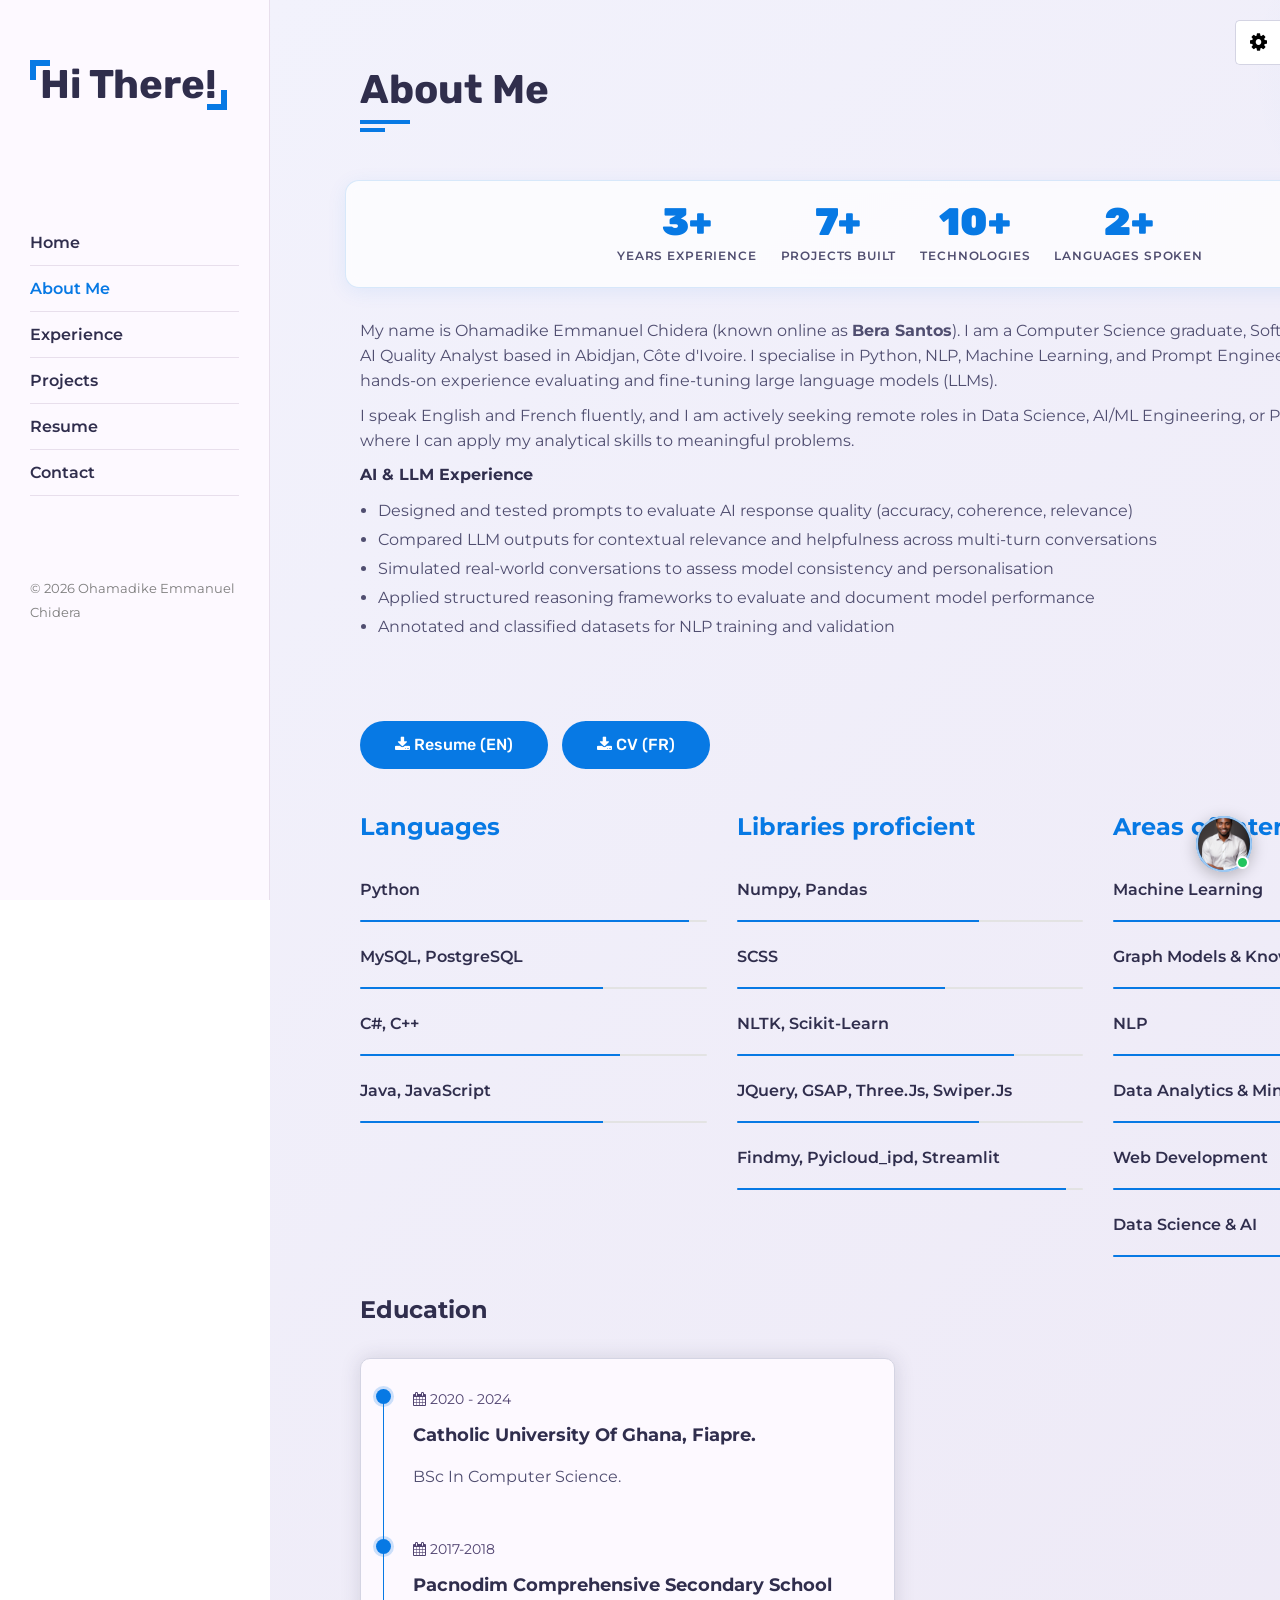
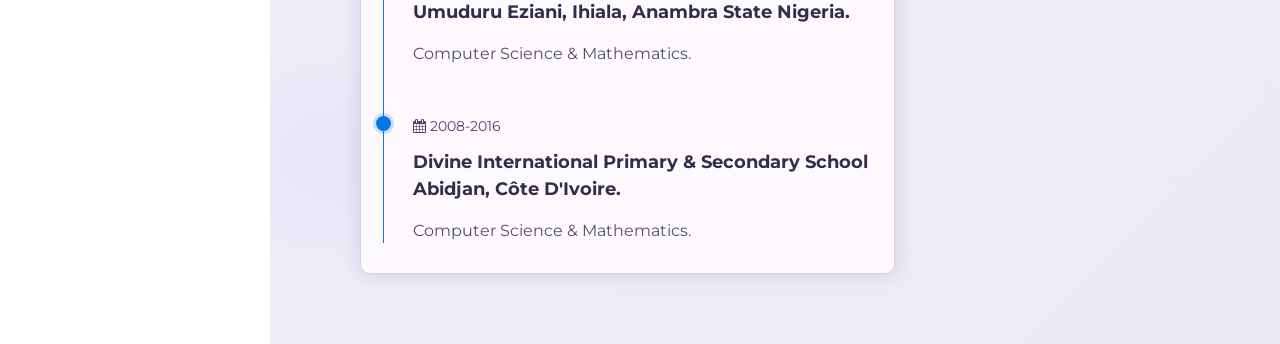
==== about.html @ ba150940 "Convert portfolio from single-page app to true multi-page website Each section (About, Experience, P" ====
<!DOCTYPE html>
<html lang="en" dir="ltr">
  <head>
    <meta charset="utf-8">
    <title>About Me — Ohamadike Chidera Emmanuel</title>
    <meta name="viewport" content="width=device-width, initial-scale=1">
    <link rel="icon" href="assets/imgs/FX.png">
    <link rel="stylesheet" href="./assets/style/style.css" type="text/css">
    <link rel="stylesheet" href="./assets/style/blue.css" type="text/css">
    <link rel="stylesheet" title="purple" class="alternate-style" href="./assets/style/purple.css" type="text/css" disabled>
    <link rel="stylesheet" title="red" class="alternate-style" href="./assets/style/red.css" type="text/css" disabled>
    <link rel="stylesheet" title="yellow" class="alternate-style" href="./assets/style/yellow.css" type="text/css" disabled>
    <link rel="stylesheet" title="green" class="alternate-style" href="./assets/style/green.css" type="text/css" disabled>
    <link rel="stylesheet" href="./assets/style/themeSwitcher.css" type="text/css">
    <link rel="stylesheet" href="https://cdnjs.cloudflare.com/ajax/libs/font-awesome/4.7.0/css/font-awesome.min.css">
  </head>
  <body>
    <div class="preloader"><div class="loader"></div></div>
    <div class="main-container">
      <div class="aside">
        <div class="nav-toggler"><span></span></div>
        <div class="aside-inner">
          <div class="logo"><a href="index.html"> Hi There!</a></div>
          <nav class="nav">
            <ul>
              <li><a href="index.html"> Home </a></li>
              <li><a href="about.html" class="active"> About Me</a></li>
              <li><a href="experience.html"> Experience </a></li>
              <li><a href="projects.html"> Projects </a></li>
              <li><a href="resume.html"> Resume </a></li>
              <li><a href="contact.html"> Contact </a></li>
            </ul>
          </nav>
          <footer><small>&copy; 2026 Ohamadike Emmanuel Chidera</small></footer>
        </div>
      </div>
      <div class="main-content">
        <section class="about section active" id="about">
          <div class="container">
            <div class="row">
              <div class="section-title padd-15">
                <h2>About Me</h2>
              </div>
            </div>
            <!-- Stats Counters -->
            <div class="row">
              <div class="about-stats padd-15">
                <div class="stat-item">
                  <div class="stat-num" data-target="3">0+</div>
                  <div class="stat-label">Years Experience</div>
                </div>
                <div class="stat-item">
                  <div class="stat-num" data-target="7">0+</div>
                  <div class="stat-label">Projects Built</div>
                </div>
                <div class="stat-item">
                  <div class="stat-num" data-target="10">0+</div>
                  <div class="stat-label">Technologies</div>
                </div>
                <div class="stat-item">
                  <div class="stat-num" data-target="2">0+</div>
                  <div class="stat-label">Languages Spoken</div>
                </div>
              </div>
            </div>
            <div class="row">
              <div class="about-content padd-15">
                <div class="row">
                  <div class="about-text padd-15">
                    <p>My name is Ohamadike Emmanuel Chidera (known online as <strong>Bera Santos</strong>). I am a Computer Science graduate, Software Developer, and AI Quality Analyst based in Abidjan, Côte d'Ivoire. I specialise in Python, NLP, Machine Learning, and Prompt Engineering, and I bring hands-on experience evaluating and fine-tuning large language models (LLMs).</p>
                    <p style="margin-top:10px;">I speak English and French fluently, and I am actively seeking remote roles in Data Science, AI/ML Engineering, or Prompt Engineering where I can apply my analytical skills to meaningful problems.</p>
                  </div>
                  <div class="about-text padd-15" style="margin-top:10px;">
                    <h4 style="font-weight:700; color:#302e4d; margin-bottom:10px;">AI &amp; LLM Experience</h4>
                    <ul style="color:#504e70; line-height:1.8; padding-left:18px;">
                      <li>Designed and tested prompts to evaluate AI response quality (accuracy, coherence, relevance)</li>
                      <li>Compared LLM outputs for contextual relevance and helpfulness across multi-turn conversations</li>
                      <li>Simulated real-world conversations to assess model consistency and personalisation</li>
                      <li>Applied structured reasoning frameworks to evaluate and document model performance</li>
                      <li>Annotated and classified datasets for NLP training and validation</li>
                    </ul>
                  </div>
                </div>
                <div class="row">
                  <div class="personal-info padd-15">
                    <div class="row">
                      <div class="buttons padd-15">
                        <a href="assets/resume/Ohamadike Chidera Emmanuel.pdf" download class="btn" style="margin-right:10px;"><i class="fa fa-download"></i> Resume (EN)</a>
                        <a href="assets/resume/Ohamadike Chidera Emmanuel FR.pdf" download class="btn"><i class="fa fa-download"></i> CV (FR)</a>
                      </div>
                    </div>
                  </div>
                  <div class="skills padd-15">
                    <div class="row">
                      <h1 class="padd-15">Languages</h1>
                      <div class="skill-item languages padd-15">
                        <h4>Python</h4>
                        <div class="progress"><div class="progress-in" style="width:95%"></div><div class="skill-percent">95%</div></div>
                      </div>
                      <div class="skill-item languages padd-15">
                        <h4>MySQL, PostgreSQL</h4>
                        <div class="progress"><div class="progress-in" style="width:70%"></div><div class="skill-percent">70%</div></div>
                      </div>
                      <div class="skill-item languages padd-15">
                        <h4>C#, C++</h4>
                        <div class="progress"><div class="progress-in" style="width:75%"></div><div class="skill-percent">75%</div></div>
                      </div>
                      <div class="skill-item languages padd-15">
                        <h4>Java, JavaScript</h4>
                        <div class="progress"><div class="progress-in" style="width:70%"></div><div class="skill-percent">70%</div></div>
                      </div>
                    </div>
                  </div>
                  <div class="skills padd-15">
                    <div class="row">
                      <h1 class="padd-15">Libraries proficient</h1>
                      <div class="skill-item IT_Constructs padd-15">
                        <h4>Numpy, Pandas</h4>
                        <div class="progress"><div class="progress-in" style="width:70%"></div><div class="skill-percent">70%</div></div>
                      </div>
                      <div class="skill-item IT_Constructs padd-15">
                        <h4>SCSS</h4>
                        <div class="progress"><div class="progress-in" style="width:60%"></div><div class="skill-percent">60%</div></div>
                      </div>
                      <div class="skill-item IT_Constructs padd-15">
                        <h4>NLTK, scikit-learn</h4>
                        <div class="progress"><div class="progress-in" style="width:80%"></div><div class="skill-percent">80%</div></div>
                      </div>
                      <div class="skill-item IT_Constructs padd-15">
                        <h4>jQuery, GSAP, Three.js, Swiper.js</h4>
                        <div class="progress"><div class="progress-in" style="width:70%"></div><div class="skill-percent">70%</div></div>
                      </div>
                      <div class="skill-item IT_Constructs padd-15">
                        <h4>findmy, pyicloud_ipd, Streamlit</h4>
                        <div class="progress"><div class="progress-in" style="width:95%"></div><div class="skill-percent">95%</div></div>
                      </div>
                    </div>
                  </div>
                  <div class="skills padd-15">
                    <div class="row">
                      <h1 class="padd-15">Areas of Interest</h1>
                      <div class="skill-item web-technologies padd-15">
                        <h4>Machine Learning</h4>
                        <div class="progress"><div class="progress-in" style="width:90%"></div><div class="skill-percent">90%</div></div>
                      </div>
                      <div class="skill-item web-technologies padd-15">
                        <h4>Graph Models &amp; Knowledge Graphs</h4>
                        <div class="progress"><div class="progress-in" style="width:80%"></div><div class="skill-percent">80%</div></div>
                      </div>
                      <div class="skill-item web-technologies padd-15">
                        <h4>NLP</h4>
                        <div class="progress"><div class="progress-in" style="width:85%"></div><div class="skill-percent">85%</div></div>
                      </div>
                      <div class="skill-item web-technologies padd-15">
                        <h4>Data Analytics &amp; Mining</h4>
                        <div class="progress"><div class="progress-in" style="width:88%"></div><div class="skill-percent">88%</div></div>
                      </div>
                      <div class="skill-item web-technologies padd-15">
                        <h4>Web Development</h4>
                        <div class="progress"><div class="progress-in" style="width:75%"></div><div class="skill-percent">75%</div></div>
                      </div>
                      <div class="skill-item web-technologies padd-15">
                        <h4>Data Science &amp; AI</h4>
                        <div class="progress"><div class="progress-in" style="width:92%"></div><div class="skill-percent">92%</div></div>
                      </div>
                    </div>
                  </div>
                </div>
                <div class="row">
                  <div class="education padd-15">
                    <h3 class="title">Education</h3>
                    <div class="timeline-box padd-15">
                      <div class="row">
                        <div class="timeline shadow-dark">
                          <div class="timeline-item">
                            <div class="circle-dot"></div>
                            <h6 class="timeline-date"><i class="fa fa-calendar"></i> 2020 - 2024</h6>
                            <h4 class="timeline-title">Catholic University of Ghana, Fiapre.</h4>
                            <p class="timeline-text">BSc In Computer Science.</p>
                          </div>
                          <div class="timeline-item">
                            <div class="circle-dot"></div>
                            <h6 class="timeline-date"><i class="fa fa-calendar"></i> 2017-2018</h6>
                            <h4 class="timeline-title">Pacnodim Comprehensive Secondary School Umuduru Eziani, Ihiala, Anambra State Nigeria.</h4>
                            <p class="timeline-text">Computer Science &amp; Mathematics.</p>
                          </div>
                          <div class="timeline-item">
                            <div class="circle-dot"></div>
                            <h6 class="timeline-date"><i class="fa fa-calendar"></i> 2008-2016</h6>
                            <h4 class="timeline-title">Divine International Primary &amp; Secondary School Abidjan, Côte d'Ivoire.</h4>
                            <p class="timeline-text">Computer Science &amp; Mathematics.</p>
                          </div>
                        </div>
                      </div>
                    </div>
                  </div>
                </div>
              </div>
            </div>
          </div>
        </section>
      </div>
    </div>

    <!-- AI Chat Widget -->
    <div class="ai-chat-widget" id="aiChatWidget">
      <div class="ai-chat-box" id="aiChatBox">
        <div class="ai-chat-header">
          <div class="ai-chat-header-info">
            <div class="ai-chat-avatar">
              <img src="assets/imgs/MyP.png" alt="Bera AI" class="ai-avatar-photo-sm">
            </div>
            <div>
              <strong>Ask Bera's AI</strong>
              <span>Powered by Claude &bull; Online</span>
            </div>
          </div>
          <button class="ai-chat-close" id="aiChatClose" aria-label="Close chat">&times;</button>
        </div>
        <div class="ai-chat-messages" id="aiChatMessages">
          <div class="ai-msg ai-msg-bot">
            <p>Hi! I'm an AI assistant that knows about Bera's skills, projects, and experience. Ask me anything!</p>
          </div>
        </div>
        <div class="ai-chat-input-area">
          <input type="text" id="aiChatInput" class="ai-chat-input" placeholder="Ask something..." autocomplete="off">
          <button class="ai-chat-send" id="aiChatSend" aria-label="Send message"><i class="fa fa-paper-plane"></i></button>
        </div>
      </div>
      <button class="ai-chat-toggle" id="aiChatToggle" aria-label="Open AI chat">
        <img src="assets/imgs/MyP.png" alt="Bera AI" class="ai-avatar-photo">
        <span class="ai-avatar-online"></span>
      </button>
    </div>

    <!-- Theme Switcher -->
    <div class="theme-switch">
      <div class="toggle-theme-switcher"><i class="fa fa-cog fa-spin"></i></div>
      <h5>Theme Switch</h5>
      <ul>
        <li><a href="javascript:void(0);" title="red" style="background-color:#e40017;" onclick="setActiveStyle('red')"></a></li>
        <li><a href="javascript:void(0);" title="blue" style="background-color:#0779e4;" onclick="setActiveStyle('blue')"></a></li>
        <li><a href="javascript:void(0);" title="green" style="background-color:#57d131;" onclick="setActiveStyle('green')"></a></li>
        <li><a href="javascript:void(0);" title="purple" style="background-color:#a100ff;" onclick="setActiveStyle('purple')"></a></li>
        <li><a href="javascript:void(0);" title="yellow" style="background-color:#ffcc00;" onclick="setActiveStyle('yellow')"></a></li>
      </ul>
      <h5>Mode Switch</h5>
      <label><input type="radio" class="mode-switch" name="body-mode" value="light" checked="true"> Light</label>
      <label><input type="radio" class="mode-switch" name="body-mode" value="dark"> Dark</label>
    </div>

    <script src="./assets/script/script.js"></script>
    <script src="./assets/script/themeSwitcher.js"></script>
  </body>
</html>
---- assets/style/style.css ----
/* Font Awesome  */
@import url("https://cdnjs.cloudflare.com/ajax/libs/font-awesome/5.15.2/css/all.min.css");

/* Google Font */
@import url('https://fonts.googleapis.com/css2?family=Montserrat:wght@400;500;600;700&display=swap');
@import url('https://fonts.googleapis.com/css2?family=Rubik:wght@500;700;900&display=swap');

/* General Style */
body{
  margin: 0;
  line-height: 1.5;
  font-size: 16px;
  font-family: 'Montserrat', sans-serif;
  font-weight: 400;
}

*{
  margin: 0;
  padding: 0;
  outline: none;
  text-decoration: none;
  box-sizing: border-box;
}

::before,::after{
  box-sizing: border-box;
}
input,textarea,select{
  font-family: 'Montserrat', sans-serif;
}
.section{
  background-color: #f2f2fc;
  min-height: 100vh;
  display: block;
  padding: 0 30px;
  position: fixed;
  left: 270px;
  top: 0;
  right: 0;
  bottom: 0;
  z-index: 0;
  overflow-y: auto;
  opacity: 1;
  -webkit-transition: all 0.3s ease;
  transition: all 0.3s ease;
}
.section.active{
  opacity: 1;
  z-index: 2;
  -webkit-animation: slideSection 1s ease;
  animation: slideSection 1s ease;
}
.section.back-section{
  z-index: 1;
}
@-webkit-keyframes slideSection {
  0%{
    -webkit-transform: translateX(100%);
    transform: translateX(100%);
  }
  100%{
    -webkit-transform: translateX(0%);
    transform: translateX(0%);
  }
}
@keyframes slideSection {
  0%{
    -webkit-transform: translateX(100%);
    transform: translateX(100%);
  }
  100%{
    -webkit-transform: translateX(0%);
    transform: translateX(0%);
  }
}
.section .container{
  padding-top: 60px;
  padding-bottom: 70px;
}
.padd-15{
  padding-left: 15px;
  padding-right: 15px;
}
.row{
  display: flex;
  display: -ms-flexbox;
  flex-wrap: wrap;
  -ms-flex-wrap: wrap;
  margin-right: -15px;
  margin-left: -15px;
  position: relative;
}
.section-title{
  -ms-flex: 0 0 100%;
  flex: 0 0 100%;
  max-width: 100%;
  margin-bottom: 60px;
}
.section-title h2{
  font-size: 40px;
  color: #302e4c;
  font-family: 'Rubik', sans-serif;
  font-weight: 700;
  margin: 0;
  position: relative;
}
.section-title h2::before{
  content: '';
  height: 4px;
  width: 50px;
  position: absolute;
  top: 100%;
  left: 0;
}
.section-title h2::after{
  content: '';
  height: 4px;
  width: 25px;
  position: absolute;
  top: 100%;
  left: 0;
  margin-top: 8px;
}

.container{
  max-width: 1100px;
  margin: auto;
  width: 100%;
}
.shadow-dark{
  -webkit-box-shadow: 0 0 20px rgba(48,46,77,0.15);
  box-shadow: 0 0 20px rgba(48,46,77,0.15);
}
.hidden{
  display: none !important;
}

.btn{
  font-size: 16px;
  font-family: 'Rubik', sans-serif;font-weight: 500;
  padding: 12px 35px;
  color: #ffffff;
  border-radius: 40px;
  transition: all 0.3s ease;
  display: inline-block;
  white-space: nowrap;
  border: none;
  cursor: pointer;
}
.btn:hover{
  -webkit-transform: scale(1.05);
  transform: scale(1.05);
}


/* Preloader */
.preloader{
  position: fixed;
  left: 0;
  top: 0;
  height: 100%;
  width: 100%;
  z-index: 150;
  display: flex;
  display: -ms-flexbox;
  align-items: center;
  justify-content: center;
  -ms-flex-align: center;
  -ms-flex-pack: center;
  -webkit-transition: all 1s ease;
  transition: all 1s ease;
}
.preloader.opacity-0{
  opacity: 0;
}



/* Aside */
.aside{
  width: 270px;
  background-color: #fdf9ff;
  position: fixed;
  height: 100%;
  left: 0;
  top: 0;
  z-index: 11;
  border-right: 1px solid #e8dfec;
  -webkit-transition: all 0.3s ease;
  transition: all 0.3s ease;
  padding: 30px;
}
.aside .aside-inner{
  position: absolute;
  width: 100%;
  height: 100%;
  left: 0;
  top: 0;
  padding: 30px;
  overflow-y: auto;
}
.aside .logo{
  padding: 30px 0;
}
.aside .logo a{
  font-size: 40px;
  color: #302e4c;
  font-family: 'Rubik', sans-serif;
  font-weight: 700;
  text-decoration: none;
  display: inline-block;
  position: relative;
  padding: 0 10px;
  line-height: 50px;
}
.aside .logo a::before{
  content: '';
  height: 20px;
  width: 20px;
  position: absolute;
  top: 0;
  left: 0;
}
.aside .logo a::after{
  content: '';
  height: 20px;
  width: 20px;
  position: absolute;
  bottom: 0;
  right: 0;
}
.aside .nav-toggler{
  height: 40px;
  width: 60px;
  border: 1px solid #d4d4e3;
  cursor: pointer;
  position: fixed;
  left: 300px;
  top: 20px;
  z-index: 11;
  border-radius: 5px;
  background-color: #fdf9ff;
   display: flex;
  align-items: center;
  display: none;
  justify-content: center;
  display: -ms-flexbox;
  -ms-flex-align: center;
  -ms-flex-pack: center;
  -webkit-transition: all 0.3s ease;
  transition: all 0.3s ease;
}
.aside .nav-toggler span{
  height: 2px;
  width: 18px;
  display: inline-block;
  position: relative;
}
.aside .nav-toggler.open span{
  background-color: transparent;
}
.aside .nav-toggler span::before{
  content: '';
  height: 2px;
  width: 18px;
  position: absolute;
  top: -6px;
  left: 0;
}
.aside .nav-toggler.open span::before{
  -webkit-transform: rotate(45deg);
  transform: rotate(45deg);
  top: 0;
}
.aside .nav-toggler span::after{
  content: '';
  height: 2px;
  width: 18px;
  position: absolute;
  top: 6px;
  left: 0;
}
.aside .nav-toggler.open span::after{
  -webkit-transform: rotate(-45deg);
  transform: rotate(-45deg);
  top: 0;
}
.nav{
  list-style: none;
  margin: 80px 0;
  padding: 0;
}
.nav li{
  display: block;
}
.nav li a{
  font-weight: 600;
  color: #302e4d;
  line-height: 45px;
  display: block;
  border-bottom: 1px solid #e8dfec;
  -webkit-transition: all 0.3s ease;
  transition: all 0.3s ease;
  text-transform: capitalize;
}
.nav li a:not(.active):hover{
  padding-left: 5px;
}
.nav li a .fa{
  margin-right: 5px;
}
footer small{
  color: #7d7d7d;
}


/* Home — dark hero with particles */
#portfolioParticles{
  position: absolute;
  top: 0; left: 0;
  width: 100%; height: 100%;
  pointer-events: none;
  z-index: 0;
}
.home{
  min-height: 100vh;
  display: flex;
  display: -ms-flexbox;
  background: #0a0e1a !important;
  position: relative;
  overflow: hidden;
}
body.dark .home{ background: #0a0e1a !important; }
.home .container{ position: relative; z-index: 1; }
.home .intro{
  text-align: center;
}
.home .intro .intro-avatar{
  height: 140px;
  width: 140px;
  border-radius: 50%;
  display: inline-block;
  border: 4px solid rgba(99,102,241,0.6);
  box-shadow: 0 0 30px rgba(99,102,241,0.3);
  margin-bottom: 10px;
}
.home .intro .intro-greeting{
  color: #a5b4fc;
  font-size: 0.9rem;
  letter-spacing: 0.1em;
  text-transform: uppercase;
  margin-bottom: 4px;
}
.home .intro h1{
  font-size: clamp(1.6rem, 4vw, 2.6rem);
  color: #ffffff;
  font-family: 'Rubik', sans-serif;
  font-weight: 700;
  margin: 8px 0 10px;
  line-height: 1.2;
}
.home .intro .intro-roles{
  font-size: 1.05rem;
  font-weight: 500;
  margin: 0 0 8px;
  line-height: 1.8;
  color: #94a3b8;
  min-height: 1.8rem;
}
.intro-typewriter{ color: #6366f1; font-weight: 700; }
.intro-cursor{ color: #6366f1; animation: introBlink 1s infinite; }
@keyframes introBlink{ 0%,100%{opacity:1} 50%{opacity:0} }
.home .intro .intro-location{
  color: #64748b;
  font-size: 0.85rem;
  margin-bottom: 18px;
}
.home .intro .intro-location .fa{ margin-right: 4px; }
.home .intro .intro-cta{
  display: flex;
  gap: 12px;
  justify-content: center;
  flex-wrap: wrap;
  margin-top: 18px;
}
.intro-btn-primary{ background: #6366f1 !important; }
.intro-btn-primary:hover{ background: #8b5cf6 !important; box-shadow: 0 6px 20px rgba(99,102,241,0.4); }
.intro-btn-secondary{
  background: transparent !important;
  border: 1.5px solid #6366f1 !important;
  color: #a5b4fc !important;
}
.intro-btn-secondary:hover{ background: #6366f1 !important; color: #fff !important; }
.home .intro p{ color: #94a3b8; }
.home .intro .social-link{
  margin-top: 20px;
}
.home .intro .social-link a{
  height: 38px;
  width: 38px;
  display: inline-block;
  text-align: center;
  line-height: 35px;
  color: #ffffff;
  border-radius: 50%;
  margin: 0 4px;
  text-decoration: none;
  transition: all 0.3s ease;
  -webkit-transition: all 0.3s ease;
}
.home .intro .social-link a:hover{
  -webkit-transform: scale(1.1);
  transform: scale(1.1);
}


/* About Section */

.about .about-content .about-text{
  flex: 0 0 100%;
  -ms-flex: 0 0 100%;
  max-width: 100%;
}
.about-text h3{
  font-size: 24px;
  margin-bottom: 15px;
  color: #e40017;
}
.about .about-content .about-text p{
  font-size: 16px;
  line-height: 25px;
  color: #504e70;
  margin: 0;
}
.about .about-content .personal-info{
  flex: 0 0 100%;
  -ms-flex: 0 0 100%;
  max-width: 100%;
  margin-top: 40px;
}
.about .about-content .personal-info .info-item{
  flex: 0 0 50%;
  -ms-flex: 0 0 50%;
  max-width: 50%;
}
.about .about-content .personal-info .info-item p{
  font-weight: 600;
  padding: 10px 0;
  font-size: 16px;
  color: #302e4d;
  border-bottom: 1px solid #e8dfec;
  margin: 0;
}
.about .about-content .personal-info .info-item p span{
  font-weight: 400;
  color: #504e70;
  margin-left: 4px;
  display: inline-block;
}
.about .about-content .personal-info .buttons{
  margin-top: 30px;
}
.about .about-content .personal-info .buttons .btn{
  margin-right: 15px;
  margin-top: 10px;
}
.about .about-content .skills{
  flex: 0 0 33.33%;
  -ms-flex: 0 0 33.33%;
  max-width: 33.33%;
  margin-top: 40px;
}
.about .about-content .skills .skill-item{
  flex: 0 0 100%;
  -ms-flex: 0 0 100%;
  max-width: 100%;
}
.about .about-content .skills h1{
  font-size: 24px;
  margin-bottom: 15px;
  font-weight: 700;
  color: #302e4d;
}
.about .about-content .skills .skill-item h4{
  line-height: 40px;
  font-weight: 600;
  padding: 10px 0;
  font-size: 16px;
  color: #302e4d;
  text-transform: capitalize;
  margin: 0;
}
.about .about-content .skills .skill-item .progress{
  background-color: #e3e3e3;
  height: 2px;
  border-radius: 4px;
  overflow: hidden;
  width: 100%;
  position: relative;
}
.about .about-content .skills .skill-item{
  margin-bottom: 5px;
}
.about .about-content .skills .skill-item .progress .progress-in{
  position: absolute;
  left: 0;
  top: 0;
  height: 100%;
}
.about .about-content .skills .skill-item .skill-percent{
  display: none;
}
.about .about-content .education{
  flex: 0 0 50%;
  -ms-flex: 0 0 50%;
  max-width: 50%;
  margin-top: 30px;
}
.about .about-content .experience{
  flex: 0 0 50%;
  -ms-flex: 0 0 50%;
  max-width: 50%;
  margin-top: 30px;
}
.about .about-content h3.title{
  font-size: 24px;
  margin-bottom: 30px;
  font-weight: 700;
  color: #302e4d;
}
.about .about-content .timeline-box{
  flex: 0 0 100%;
  -ms-flex: 0 0 100%;
  max-width: 100%;
}
.about .about-content .timeline{
  background-color: #fdf9ff;
  padding: 30px 15px;
  border: 1px solid #d4d4e3;
  border-radius: 10px;
  width: 100%;
  position: relative;
}
.about .about-content .timeline .timeline-item{
  position: relative;
  padding-left: 37px;
  padding-bottom: 50px;
}
.about .about-content .timeline .timeline-item:last-child{
  padding-bottom: 0;
}
.about .about-content .timeline .timeline-item::before{
  content: '';
  width: 1px;
  position: absolute;
  height: 100%;
  left: 7px;
  top: 0;
}
.about .about-content .timeline .timeline-date{
  font-size: 14px;
  font-weight: 400;
  margin-bottom: 12px;
  color: #504370;
}
.about .about-content .timeline .timeline-date fa{
  margin-right: 5px;
}
.about .about-content .timeline .circle-dot{
  position: absolute;
  left: 0;
  top: 0;
  height: 15px;
  width: 15px;
  left: 0px;
  border-radius: 50%;
}
.about .about-content .timeline .timeline-title{
  font-weight: 700;
  font-size: 18px;
  margin-bottom: 15px;
  text-transform: capitalize;
  color: #302e4d;
}
.about .about-content .timeline .timeline-text{
  font-size: 16px;
  line-height: 25px;
  color: #504e70;
  margin: 0;
}


/* Project Section */
.project .container{
  padding-bottom: 40px;
}
.project .project-item{
  -ms-flex: 0 0 33.33%;
  flex: 0 0 33.33%;
  max-width: 33.33%;
  display: flex;
}
.project .project-item-inner{
  border-radius: 10px;
  overflow: hidden;
  border: 1px solid #d4d4e3;
  width: 100%;
}
.project .project-item-inner .project-img{
  width: 100%;
  display: block;
}
.project .project-item-inner .project-img img{
  width: 100%;
  transition: all 0.5s ease;
  -webkit-transition: all 0.5s ease;
}
.project .project-item-inner:hover .project-img img{
  transform: scale(1.1);
  -webkit-transform: scale(1.1);
}
.project .project-item-inner .project-info{
  padding: 30px 15px;
  background-color: #fdf9ff;

}
.project .project-item-inner .project-info .project-title{
  font-size: 18px;
  font-weight: 700;
  color: #302e4d;
  text-transform: capitalize;
  margin-bottom: 10px;
}
.project .project-item-inner .project-info .project-description{
  font-size: 16px;
  line-height: 25px;
  color: #504e70;
  font-weight: 400;
  margin-bottom: 10px;
}


/* Contact Section */
.contact .contact-info-item{
  -ms-flex: 0 0 50%;
  flex: 0 0 50%;
  max-width: 50%;
  text-align: center;
  margin-bottom: 40px;
}
.contact .contact-info-item .icon{
  display: inline-block;
}
.contact .contact-info-item .icon .fa{
  font-size: 40px;
}
.contact .contact-info-item p{
  font-size: 16px;
  line-height: 25px;
  color: #504e70;
  margin: 0;
  font-weight: 400;
}
.contact-text{
  font-size: 60px;
  font-weight: 400;
  margin-top: 60px;
  margin-left: 260px;
}
.contact-btn{
  margin-left: 450px;
  margin-top: 60px;
}


/* Dark Mode */
body.dark .section{
  background-color: #151515;
}
body.dark .contact .contact-form .form-item .form-control,
body.dark .project .project-item-inner .project-info,
body.dark .about .about-content .timeline,
body.dark .aside{
  background-color: #222222;
}
body.dark .contact .contact-form .form-item .form-control,
body.dark .contact .contact-info-item p,
body.dark .project .project-item-inner .project-info .project-title,
body.dark .about .about-content .timeline .timeline-title,
body.dark .about .about-content h3.title,
body.dark .about .about-content .skills .skill-item h4,
body.dark .about .about-content .personal-info .info-item p,
body.dark .section-title h2,
body.dark .home .intro h1,
body.dark .aside .logo a,
body.dark .aside .nav li a{
  color: white;
}
body.dark .aside,
body.dark .project .project-item-inner .project-info .project-description,
body.dark .about .about-content .timeline .timeline-date,
body.dark .about .about-content .timeline .timeline-text,
body.dark .about .about-content .personal-info .info-item p span,
body.dark .about .about-content .about-text p,
body.dark .home .intro p{
  color: #e9e9e9;
}
body.dark .shadow-dark{
  box-shadow: none;
  -webkit-box-shadow: none;
}
body.dark .aside .nav li a{
  border-color:#393939;
}


/* Responsive */

@media (max-width:1199px){
  .aside .nav-toggler{
    display: flex;
    display: -ms-flexbox;
    left: 30px;
  }
  .aside .nav-toggler.open{
    left: 200px;
  }
  .aside{
    left: -270px;
  }
  .aside.open{
    left: 0px;
  }
  .section{
    left: 0;
  }
  .section.open{
    left: 270px;
  }
  .aside{
    left: -270px;
  }
  .main-content{
    padding-left: 0;
  }
  .about .about-content .personal-info .info-item p span{
    display: block;
    margin-left: 0;
  }
  .project .project-item{
    -ms-flex: 0 0 50%;
    flex: 0 0 50%;
    max-width: 50%;
  }
}
@media (max-width:815px){
  .about .about-content .skills{
    flex: 0 0 50%;
    -ms-flex: 0 0 50%;
    max-width: 50%;
    margin-top: 40px;
  }
}
@media (max-width:740px){
  .about .about-content .education{
    flex: 0 0 100%;
    -ms-flex: 0 0 100%;
    max-width: 100%;
    margin-top: 30px;
  }
  .about .about-content .experience{
    flex: 0 0 100%;
    -ms-flex: 0 0 100%;
    max-width: 100%;
    margin-top: 30px;
  }
}
@media (max-width:650px){
  .project .project-item{
    -ms-flex: 0 0 100%;
    flex: 0 0 100%;
    max-width: 100%;
    padding-bottom: 30px;
  }
}
@media (max-width:550px){
  .about .about-content .personal-info .info-item{
    flex: 0 0 100%;
    -ms-flex: 0 0 100%;
    max-width: 100%;
  }
  .about .about-content .skills{
    flex: 0 0 100%;
    -ms-flex: 0 0 100%;
    max-width: 100%;
    margin-top: 40px;
  }
  .contact .contact-info-item{
    -ms-flex: 0 0 100%;
    flex: 0 0 100%;
    max-width: 100%;
    text-align: center;
    margin-bottom: 40px;
  }
  .contact .contact-form .col-6{
    -ms-flex: 0 0 100%;
    flex: 0 0 100%;
    max-width: 100%;
  }
  .contact-text{
    font-size: 60px;
    font-weight: 400;
    margin-top: 0px;
    margin-left: 0px;
    text-align: center;
  }
  .contact-btn{
    margin-left: 80px;
    margin-top: 0px;
  }
}

/* ===== Experience Section ===== */
.experience .experience-content{
  flex: 0 0 100%;
  max-width: 100%;
}
.experience .timeline-box{
  flex: 0 0 100%;
  max-width: 100%;
}
.experience .timeline{
  background-color: #fdf9ff;
  padding: 30px 15px;
  border: 1px solid #d4d4e3;
  border-radius: 10px;
  width: 100%;
  position: relative;
}
.experience .timeline .timeline-item{
  position: relative;
  padding-left: 37px;
  padding-bottom: 50px;
}
.experience .timeline .timeline-item:last-child{
  padding-bottom: 0;
}
.experience .timeline .timeline-item::before{
  content: '';
  width: 1px;
  position: absolute;
  height: 100%;
  left: 7px;
  top: 0;
}
.experience .timeline .circle-dot{
  position: absolute;
  left: 0;
  top: 0;
  height: 15px;
  width: 15px;
  border-radius: 50%;
}
.experience .timeline .timeline-date{
  font-size: 14px;
  font-weight: 400;
  margin-bottom: 12px;
  color: #504370;
}
.experience .timeline .timeline-title{
  font-weight: 700;
  font-size: 18px;
  margin-bottom: 15px;
  text-transform: capitalize;
  color: #302e4d;
}
.experience .timeline .timeline-text{
  font-size: 16px;
  line-height: 25px;
  color: #504e70;
  margin: 0;
}

/* ===== Contact Section — full layout ===== */
.contact .contact-content{
  flex: 0 0 100%;
  max-width: 100%;
}
.contact .contact-info{
  flex: 0 0 40%;
  max-width: 40%;
  padding-right: 30px;
}
.contact .contact-form{
  flex: 0 0 60%;
  max-width: 60%;
}
.contact .contact-info-item{
  display: flex;
  align-items: flex-start;
  gap: 16px;
  margin-bottom: 28px;
  flex: 0 0 100% !important;
  max-width: 100% !important;
  text-align: left;
}
.contact .contact-info-icon{
  width: 46px;
  height: 46px;
  border-radius: 50%;
  background: var(--skin-color, #0779e4);
  display: flex;
  align-items: center;
  justify-content: center;
  flex-shrink: 0;
}
.contact .contact-info-icon .fa{
  font-size: 18px;
  color: #fff;
}
.contact .contact-info-text h4{
  font-size: 15px;
  font-weight: 700;
  color: #302e4d;
  margin-bottom: 4px;
}
.contact .contact-info-text p,
.contact .contact-info-text p a{
  font-size: 14px;
  color: #504e70;
  line-height: 1.5;
}
.contact .contact-info-text p a:hover{
  text-decoration: underline;
}
.contact .contact-form .form-item{
  flex: 0 0 50%;
  max-width: 50%;
}
.contact .contact-form .form-item.col-12{
  flex: 0 0 100%;
  max-width: 100%;
}
.contact .contact-form .form-group{
  margin-bottom: 0;
}
.contact .contact-form .form-control{
  width: 100%;
  border: 1px solid #d4d4e3;
  border-radius: 6px;
  background: #fdf9ff;
  padding: 10px 16px;
  font-size: 15px;
  color: #302e4d;
  font-family: inherit;
  transition: border-color 0.2s;
}
.contact .contact-form .form-control:focus{
  border-color: var(--skin-color, #0779e4);
  outline: none;
}
.contact .contact-form textarea.form-control{
  resize: vertical;
  min-height: 120px;
}

/* Dark mode — experience & contact additions */
body.dark .experience .timeline,
body.dark .contact .contact-form .form-control{
  background-color: #222222;
  border-color: #333;
}
body.dark .experience .timeline .timeline-title,
body.dark .contact .contact-info-text h4{
  color: #ffffff;
}
body.dark .experience .timeline .timeline-text,
body.dark .experience .timeline .timeline-date,
body.dark .contact .contact-info-text p,
body.dark .contact .contact-info-text p a{
  color: #e9e9e9;
}
body.dark .contact .contact-form .form-control{
  color: #ffffff;
}

@media (max-width: 768px){
  .contact .contact-info,
  .contact .contact-form{
    flex: 0 0 100%;
    max-width: 100%;
    padding-right: 0;
    margin-bottom: 30px;
  }
  .contact .contact-form .form-item{
    flex: 0 0 100%;
    max-width: 100%;
  }
}

/* ===== AI Chat Widget ===== */
.ai-chat-widget{
  position: fixed;
  bottom: 28px;
  right: 28px;
  z-index: 9999;
  display: flex;
  flex-direction: column;
  align-items: flex-end;
  gap: 12px;
}
.ai-chat-toggle{
  width: 56px;
  height: 56px;
  border-radius: 50%;
  background: var(--skin-color, #0779e4);
  border: none;
  cursor: pointer;
  display: flex;
  align-items: center;
  justify-content: center;
  box-shadow: 0 4px 16px rgba(0,0,0,0.25);
  transition: transform 0.2s, background 0.2s;
  flex-shrink: 0;
}
.ai-chat-toggle:hover{ transform: scale(1.08); }
.ai-chat-toggle .fa{ color: #fff; font-size: 22px; }

.ai-chat-box{
  width: 340px;
  max-height: 480px;
  background: #fff;
  border-radius: 16px;
  box-shadow: 0 8px 32px rgba(0,0,0,0.18);
  display: flex;
  flex-direction: column;
  overflow: hidden;
  transform-origin: bottom right;
  transition: transform 0.25s, opacity 0.25s;
}
/* .hidden conflicts with display:none !important — use .ai-chat-hidden for animated toggle */
.ai-chat-box.ai-chat-hidden{
  transform: scale(0.85);
  opacity: 0;
  pointer-events: none;
}

.ai-chat-header{
  background: var(--skin-color, #0779e4);
  padding: 14px 16px;
  display: flex;
  align-items: center;
  justify-content: space-between;
}
.ai-chat-header-info{
  display: flex;
  align-items: center;
  gap: 10px;
  color: #fff;
}
.ai-chat-avatar{
  width: 36px;
  height: 36px;
  border-radius: 50%;
  background: rgba(255,255,255,0.25);
  display: flex;
  align-items: center;
  justify-content: center;
}
.ai-chat-avatar .fa{ color: #fff; font-size: 16px; }
.ai-chat-header-info strong{ display: block; font-size: 14px; }
.ai-chat-header-info span{ font-size: 11px; opacity: 0.8; }

.ai-chat-close{
  background: none;
  border: none;
  color: #fff;
  font-size: 22px;
  cursor: pointer;
  line-height: 1;
  padding: 0 4px;
  opacity: 0.85;
  transition: opacity 0.15s;
}
.ai-chat-close:hover{ opacity: 1; }

.ai-chat-messages{
  flex: 1;
  overflow-y: auto;
  padding: 14px 14px 8px;
  display: flex;
  flex-direction: column;
  gap: 10px;
}
.ai-msg{ max-width: 88%; }
.ai-msg p{
  margin: 0;
  font-size: 13.5px;
  line-height: 1.55;
  padding: 10px 13px;
  border-radius: 12px;
}
.ai-msg-bot p{
  background: #f0f0f8;
  color: #302e4d;
  border-bottom-left-radius: 4px;
}
.ai-msg-user{
  align-self: flex-end;
}
.ai-msg-user p{
  background: var(--skin-color, #0779e4);
  color: #fff;
  border-bottom-right-radius: 4px;
}
.ai-msg-typing p{
  background: #f0f0f8;
  color: #888;
  font-style: italic;
}

.ai-chat-input-area{
  display: flex;
  align-items: center;
  padding: 10px 12px;
  border-top: 1px solid #e8e8e8;
  gap: 8px;
}
.ai-chat-input{
  flex: 1;
  border: 1px solid #ddd;
  border-radius: 20px;
  padding: 8px 14px;
  font-size: 13.5px;
  font-family: inherit;
  outline: none;
  transition: border-color 0.2s;
  background: #fafafa;
  color: #302e4d;
}
.ai-chat-input:focus{ border-color: var(--skin-color, #0779e4); }
.ai-chat-send{
  width: 36px;
  height: 36px;
  border-radius: 50%;
  background: var(--skin-color, #0779e4);
  border: none;
  cursor: pointer;
  display: flex;
  align-items: center;
  justify-content: center;
  transition: background 0.2s;
  flex-shrink: 0;
}
.ai-chat-send:hover{ opacity: 0.85; }
.ai-chat-send .fa{ color: #fff; font-size: 14px; }

body.dark .ai-chat-box{ background: #222; }
body.dark .ai-chat-messages{ background: #222; }
body.dark .ai-msg-bot p{ background: #333; color: #e9e9e9; }
body.dark .ai-chat-input-area{ border-color: #333; }
body.dark .ai-chat-input{ background: #333; color: #fff; border-color: #444; }

@media (max-width: 420px){
  .ai-chat-widget{ bottom: 16px; right: 16px; }
  .ai-chat-box{ width: calc(100vw - 32px); }
}

/* ===== AI Avatar Photo ===== */
.ai-chat-toggle{
  padding: 0;
  overflow: visible;
  position: relative;
}
.ai-avatar-photo{
  width: 100%;
  height: 100%;
  object-fit: cover;
  border-radius: 50%;
  display: block;
  border: 2px solid rgba(255,255,255,0.6);
}
.ai-avatar-online{
  position: absolute;
  bottom: 3px;
  right: 3px;
  width: 13px;
  height: 13px;
  background: #22c55e;
  border: 2px solid #fff;
  border-radius: 50%;
  animation: pulse-online 2.4s infinite;
  pointer-events: none;
}
@keyframes pulse-online{
  0%,100%{ transform: scale(1); box-shadow: 0 0 0 0 rgba(34,197,94,0.5); }
  60%{ transform: scale(1.15); box-shadow: 0 0 0 5px rgba(34,197,94,0); }
}
.ai-chat-avatar{
  overflow: hidden;
}
.ai-avatar-photo-sm{
  width: 100%;
  height: 100%;
  object-fit: cover;
  border-radius: 50%;
  display: block;
}

/* ===== Resume Section ===== */
.resume-section .resume-lang-bar{
  flex: 0 0 100%;
  max-width: 100%;
  display: flex;
  gap: 12px;
  margin-bottom: 8px;
}
.resume-lang-btn{
  opacity: 0.55;
  font-size: 14px !important;
  padding: 9px 22px !important;
  transition: opacity 0.2s, transform 0.2s;
}
.resume-lang-btn.resume-lang-active{
  opacity: 1;
}
.resume-section .resume-dl-bar{
  flex: 0 0 100%;
  max-width: 100%;
  margin-bottom: 22px;
}
.resume-section .resume-preview-wrap{
  flex: 0 0 100%;
  max-width: 100%;
}
.resume-iframe{
  width: 100%;
  height: 78vh;
  min-height: 480px;
  border: 1px solid #d4d4e3;
  border-radius: 10px;
  display: block;
  background: #fff;
}
body.dark .resume-iframe{
  border-color: #333;
  background: #222;
}

/* ===== Dual CV buttons in home intro ===== */
.intro-cv-group{
  display: flex;
  gap: 8px;
  flex-wrap: wrap;
  justify-content: center;
}

/* ===== Chat open animation on entry ===== */
@keyframes chatEntrance{
  from{ transform: scale(0.82); opacity: 0; }
  to{ transform: scale(1); opacity: 1; }
}
.ai-chat-box.chat-entering{
  animation: chatEntrance 0.25s ease forwards;
}

/* ============================================================
   SECTION VISUAL ENHANCEMENTS — blended from Home page energy
   ============================================================ */

/* Subtle gradient backgrounds per section */
.about   { background: linear-gradient(135deg,#f2f2fc 0%,#ede8f5 100%) !important; position: relative; overflow: hidden; }
.experience{ background: linear-gradient(135deg,#f2f2fc 0%,#f5f0fd 100%) !important; position: relative; overflow: hidden; }
.project { background: linear-gradient(135deg,#f2f2fc 0%,#eef4ff 100%) !important; position: relative; }
.resume-section{ background: linear-gradient(135deg,#f2f2fc 0%,#edf6ff 100%) !important; position: relative; overflow: hidden; }
.contact { background: linear-gradient(135deg,#f2f2fc 0%,#eef8f2 100%) !important; position: relative; overflow: hidden; }

/* Floating gradient orbs — About */
.about::before{
  content:''; position:absolute; border-radius:50%; pointer-events:none; z-index:0;
  width:380px; height:380px;
  background:radial-gradient(circle,rgba(7,121,228,0.07) 0%,transparent 70%);
  top:-120px; right:-80px;
  animation: floatOrb 18s ease-in-out infinite;
}
.about::after{
  content:''; position:absolute; border-radius:50%; pointer-events:none; z-index:0;
  width:260px; height:260px;
  background:radial-gradient(circle,rgba(139,92,246,0.06) 0%,transparent 70%);
  bottom:60px; left:-80px;
  animation: floatOrb 22s ease-in-out infinite reverse;
}

/* Floating gradient orbs — Experience */
.experience::before{
  content:''; position:absolute; border-radius:50%; pointer-events:none; z-index:0;
  width:300px; height:300px;
  background:radial-gradient(circle,rgba(139,92,246,0.07) 0%,transparent 70%);
  top:40px; right:-60px;
  animation: floatOrb 20s ease-in-out infinite;
}
.experience::after{
  content:''; position:absolute; border-radius:50%; pointer-events:none; z-index:0;
  width:220px; height:220px;
  background:radial-gradient(circle,rgba(7,121,228,0.06) 0%,transparent 70%);
  bottom:80px; left:-50px;
  animation: floatOrb 25s ease-in-out infinite reverse;
}

/* Floating gradient orbs — Contact */
.contact::before{
  content:''; position:absolute; border-radius:50%; pointer-events:none; z-index:0;
  width:320px; height:320px;
  background:radial-gradient(circle,rgba(87,209,49,0.07) 0%,transparent 70%);
  top:20px; right:-70px;
  animation: floatOrb 20s ease-in-out infinite;
}
.contact::after{
  content:''; position:absolute; border-radius:50%; pointer-events:none; z-index:0;
  width:240px; height:240px;
  background:radial-gradient(circle,rgba(7,121,228,0.07) 0%,transparent 70%);
  bottom:60px; left:-60px;
  animation: floatOrb 24s ease-in-out infinite reverse;
}

/* Resume section orb */
.resume-section::before{
  content:''; position:absolute; border-radius:50%; pointer-events:none; z-index:0;
  width:350px; height:350px;
  background:radial-gradient(circle,rgba(7,121,228,0.07) 0%,transparent 70%);
  top:-80px; left:-80px;
  animation: floatOrb 19s ease-in-out infinite;
}
.resume-section::after{
  content:''; position:absolute; border-radius:50%; pointer-events:none; z-index:0;
  width:200px; height:200px;
  background:radial-gradient(circle,rgba(139,92,246,0.06) 0%,transparent 70%);
  bottom:40px; right:-40px;
  animation: floatOrb 26s ease-in-out infinite reverse;
}

@keyframes floatOrb{
  0%,100%{ transform:translate(0,0) scale(1); }
  33%{ transform:translate(25px,-35px) scale(1.06); }
  66%{ transform:translate(-18px,22px) scale(0.94); }
}

/* Ensure content sits above orbs */
.about .container,
.experience .container,
.project .container,
.resume-section .container,
.contact .container{ position:relative; z-index:1; }

/* Projects section — tech grid dots background */
.project{
  background-image: radial-gradient(rgba(7,121,228,0.07) 1px, transparent 1px) !important;
  background-size: 26px 26px !important;
}

/* ===== Stats Counters — About Section ===== */
.about-stats{
  flex:0 0 100%; max-width:100%;
  display:flex; justify-content:center; gap:24px; flex-wrap:wrap;
  margin-bottom:30px;
  padding:22px 20px;
  background:rgba(255,255,255,0.7);
  border-radius:14px;
  border:1px solid rgba(7,121,228,0.15);
  backdrop-filter:blur(6px);
  box-shadow:0 4px 20px rgba(7,121,228,0.08);
}
.stat-item{ text-align:center; min-width:100px; }
.stat-num{
  font-size:2.4rem; font-weight:900;
  font-family:'Rubik',sans-serif;
  color:var(--skin-color,#0779e4);
  line-height:1; margin-bottom:6px;
  transition:all 0.3s ease;
}
.stat-label{
  font-size:12px; color:#504e70;
  font-weight:600; text-transform:uppercase;
  letter-spacing:0.07em;
}
body.dark .about-stats{
  background:rgba(34,34,34,0.8);
  border-color:rgba(99,102,241,0.2);
}
body.dark .stat-label{ color:#b0aec8; }

/* ===== Animated Skill Bars ===== */
.progress-in{
  transition: width 1.3s cubic-bezier(0.4,0,0.2,1) !important;
}

/* ===== Project Card — enhanced hover glow ===== */
.project .project-item-inner{
  transition: box-shadow 0.3s ease, transform 0.3s ease;
}
.project .project-item-inner:hover{
  box-shadow: 0 0 0 2px var(--skin-color,#0779e4),
              0 12px 35px rgba(7,121,228,0.2) !important;
  transform: translateY(-4px);
}

/* ===== Section content fade-in on enter ===== */
@keyframes fadeSlideUp{
  from{ opacity:0; transform:translateY(28px); }
  to{   opacity:1; transform:translateY(0); }
}
.section.active .section-title{
  animation: fadeSlideUp 0.55s ease both;
}
.about.active .about-stats{
  animation: fadeSlideUp 0.55s 0.1s ease both;
}
.experience.active .timeline-item:nth-child(1){ animation: fadeSlideUp 0.5s 0.05s ease both; }
.experience.active .timeline-item:nth-child(2){ animation: fadeSlideUp 0.5s 0.2s  ease both; }
.project.active .project-item:nth-child(1){ animation: fadeSlideUp 0.45s 0.05s ease both; }
.project.active .project-item:nth-child(2){ animation: fadeSlideUp 0.45s 0.12s ease both; }
.project.active .project-item:nth-child(3){ animation: fadeSlideUp 0.45s 0.19s ease both; }
.project.active .project-item:nth-child(4){ animation: fadeSlideUp 0.45s 0.26s ease both; }
.project.active .project-item:nth-child(5){ animation: fadeSlideUp 0.45s 0.33s ease both; }
.project.active .project-item:nth-child(6){ animation: fadeSlideUp 0.45s 0.40s ease both; }
.project.active .project-item:nth-child(7){ animation: fadeSlideUp 0.45s 0.47s ease both; }

/* ===== Contact — enhanced form inputs ===== */
.contact .contact-form .form-control:focus{
  box-shadow: 0 0 0 3px rgba(7,121,228,0.15);
  border-color: var(--skin-color,#0779e4);
}
.contact .contact-form .btn:hover{
  box-shadow: 0 6px 20px rgba(7,121,228,0.35);
}

/* ===== DUAL CV Layout — Resume Section ===== */
.resume-dual-wrap{
  flex:0 0 100%; max-width:100%;
  display:flex; gap:22px; align-items:flex-start;
}
.resume-cv-col{ flex:1; min-width:0; }
.resume-cv-header{
  display:flex; align-items:center; justify-content:space-between;
  margin-bottom:12px; padding:12px 16px;
  background:rgba(255,255,255,0.85);
  border-radius:10px; border:1px solid rgba(7,121,228,0.15);
  backdrop-filter:blur(6px);
}
.resume-cv-label{
  display:flex; align-items:center; gap:10px;
}
.resume-cv-badge{
  background:var(--skin-color,#0779e4); color:#fff;
  padding:3px 12px; border-radius:20px;
  font-size:12px; font-weight:700; letter-spacing:0.05em;
}
.resume-cv-badge-fr{ background:#e40017; }
.resume-cv-label strong{
  font-size:15px; color:#302e4d; font-weight:700;
}
.resume-cv-dl-btn{
  font-size:13px !important; padding:8px 18px !important;
}
/* Replace old single-iframe styles */
.resume-iframe{
  width:100%; height:74vh; min-height:440px;
  border:1px solid #d4d4e3; border-radius:10px;
  display:block; background:#fff;
}
body.dark .resume-cv-header{
  background:rgba(34,34,34,0.85); border-color:#333;
}
body.dark .resume-cv-label strong{ color:#fff; }
body.dark .resume-iframe{ border-color:#333; background:#222; }
@media(max-width:900px){
  .resume-dual-wrap{ flex-direction:column; }
  .resume-iframe{ height:60vh; min-height:360px; }
}

/* ===== Experience timeline — coloured left line ===== */
.experience .timeline .timeline-item::before,
.about .about-content .timeline .timeline-item::before{
  background: linear-gradient(to bottom, var(--skin-color,#0779e4), transparent);
}
.experience .timeline .circle-dot,
.about .about-content .timeline .circle-dot{
  box-shadow: 0 0 0 3px rgba(7,121,228,0.2);
}

/* ===== Preloader colour ===== */
.preloader{ background:#0a0e1a; }
.loader{
  width:46px; height:46px;
  border:4px solid rgba(99,102,241,0.2);
  border-top-color:#6366f1;
  border-radius:50%;
  animation: spin 0.8s linear infinite;
}
@keyframes spin{ to{ transform:rotate(360deg); } }

/* ===== Projects page — dark canvas background ===== */
#projectsParticles{
  position: absolute;
  top: 0; left: 0;
  width: 100%; height: 100%;
  pointer-events: none;
  z-index: 0;
}
.project.dark-bg{
  background: #0a0e1a !important;
  background-image: none !important;
  overflow: hidden;
}
.project.dark-bg .section-title h2{ color: #e2e8f0; }
.project.dark-bg .project-item-inner{
  border-color: rgba(52,211,153,0.18);
  background: transparent;
}
.project.dark-bg .project-item-inner .project-info{
  background: rgba(10,18,34,0.92);
}
.project.dark-bg .project-item-inner .project-title{ color: #e2e8f0; }
.project.dark-bg .project-item-inner .project-description{ color: #94a3b8; }
.project.dark-bg .project-item-inner:hover{
  box-shadow: 0 0 0 2px rgba(34,197,94,0.55),
              0 12px 35px rgba(34,197,94,0.18) !important;
  transform: translateY(-4px);
}
.project.dark-bg .btn{ background: #22c55e; }
.project.dark-bg .btn:hover{ background: #16a34a !important; }
---- assets/style/blue.css ----
.aside .logo a::before{
    border-top: 6px solid #0779e4;
    border-left: 6px solid #0779e4;
  }
  .aside .logo a::after{
    border-right: 6px solid #0779e4;
    border-bottom: 6px solid #0779e4;
  }
  body.dark .aside .nav li a:hover,
  body.dark .aside .nav li a.active,
  .aside .nav li a:hover,
  .aside .nav li a.active{
    color: #0779e4;
  }
  .about .about-content .skills .skill-item .progress .progress-in,
  .about .about-content .timeline .timeline-item::before,
  .about .about-content .timeline .circle-dot,
  .btn,
  .section-title h2::before,
  .section-title h2::after,
  .home .intro .social-link a,
  .aside .nav-toggler span,
  .aside .nav-toggler span::before,
  .aside .nav-toggler span::after{
    background-color: #0779e4;
  }
  .contact-text,
  .contact .contact-info-item .icon .fa,
  .about .about-content .skills h1,
  .timeline-text span,
  .about .about-content .about-text h3 span{
    color: #0779e4;
  }
---- assets/style/purple.css ----
.aside .logo a::before{
    border-top: 4px solid #a100ff;
    border-left: 4px solid #a100ff;
  }
  .aside .logo a::after{
    border-right: 4px solid #a100ff;
    border-bottom: 4px solid #a100ff;
  }
  body.dark .aside .nav li a:hover,
  body.dark .aside .nav li a.active,
  .aside .nav li a:hover,
  .aside .nav li a.active{
    color: #a100ff;
  }
  .about .about-content .skills .skill-item .progress .progress-in,
  .about .about-content .timeline .timeline-item::before,
  .about .about-content .timeline .circle-dot,
  .btn,
  .section-title h2::before,
  .section-title h2::after,
  .home .intro .social-link a,
  .aside .nav-toggler span,
  .aside .nav-toggler span::before,
  .aside .nav-toggler span::after{
    background-color: #a100ff;
  }
  .contact-text,
  .contact .contact-info-item .icon .fa,
  .about .about-content .skills h1,
  .timeline-text span,
  .about .about-content .about-text h3 span{
    color: #a100ff;
  }
---- assets/style/red.css ----
.aside .logo a::before{
    border-top: 4px solid #e40017;
    border-left: 4px solid #e40017;
  }
  .aside .logo a::after{
    border-right: 4px solid #e40017;
    border-bottom: 4px solid #e40017;
  }
  body.dark .aside .nav li a:hover,
  body.dark .aside .nav li a.active,
  .aside .nav li a:hover,
  .aside .nav li a.active{
    color: #e40017;
  }
  .about .about-content .skills .skill-item .progress .progress-in,
  .about .about-content .timeline .timeline-item::before,
  .about .about-content .timeline .circle-dot,
  .btn,
  .section-title h2::before,
  .section-title h2::after,
  .home .intro .social-link a,
  .aside .nav-toggler span,
  .aside .nav-toggler span::before,
  .aside .nav-toggler span::after{
    background-color: #e40017;
  }
  .contact-text,
  .contact .contact-info-item .icon .fa,
  .about .about-content .skills h1,
  .timeline-text span,
  .about .about-content .about-text h3 span{
    color: #e40017;
  }
---- assets/style/yellow.css ----
.aside .logo a::before{
    border-top: 4px solid #ffcc00;
    border-left: 4px solid #ffcc00;
  }
  .aside .logo a::after{
    border-right: 4px solid #ffcc00;
    border-bottom: 4px solid #ffcc00;
  }
  body.dark .aside .nav li a:hover,
  body.dark .aside .nav li a.active,
  .aside .nav li a:hover,
  .aside .nav li a.active{
    color: #ffcc00;
  }
  .about .about-content .skills .skill-item .progress .progress-in,
  .about .about-content .timeline .timeline-item::before,
  .about .about-content .timeline .circle-dot,
  .btn,
  .section-title h2::before,
  .section-title h2::after,
  .home .intro .social-link a,
  .aside .nav-toggler span,
  .aside .nav-toggler span::before,
  .aside .nav-toggler span::after{
    background-color: #ffcc00;
  }
  .contact-text,
  .contact .contact-info-item .icon .fa,
  .about .about-content .skills h1,
  .timeline-text span,
  .about .about-content .about-text h3 span{
    color: #ffcc00;
  }
---- assets/style/green.css ----
.aside .logo a::before{
    border-top: 4px solid #57d131;
    border-left: 4px solid #57d131;
  }
  .aside .logo a::after{
    border-right: 4px solid #57d131;
    border-bottom: 4px solid #57d131;
  }
  body.dark .aside .nav li a:hover,
  body.dark .aside .nav li a.active,
  .aside .nav li a:hover,
  .aside .nav li a.active{
    color: #57d131;
  }
  .about .about-content .skills .skill-item .progress .progress-in,
  .about .about-content .timeline .timeline-item::before,
  .about .about-content .timeline .circle-dot,
  .btn,
  .section-title h2::before,
  .section-title h2::after,
  .home .intro .social-link a,
  .aside .nav-toggler span,
  .aside .nav-toggler span::before,
  .aside .nav-toggler span::after{
    background-color: #57d131;
  }
  .contact-text,
  .contact .contact-info-item .icon .fa,
  .about .about-content .skills h1,
  .timeline-text span,
  .about .about-content .about-text h3 span{
    color: #57d131;
  }
---- assets/style/themeSwitcher.css ----
.theme-switch{
    position: fixed;
    top: 20px;
    right: 0;
    z-index: 11;
    background-color: #ffffff;
    padding: 15px;
    border: 1px solid #d4d4e3;
    border-right: none;
    border-radius: 0 0 0 5px;
    -webkit-transform: translateX(100%);
    transform: translateX(100%);
    -webkit-transition: all 0.3s ease;
    transition: all 0.3s ease;
  }
  .theme-switch.open{
    -webkit-transform: translateX(0%);
    transform: translateX(0%);
  }
  .theme-switch h5{
    font-size: 16px;
    margin-top: 0;
    color: #302e4d;
    margin-bottom: 8px;
    padding-bottom: 5px;
    border-bottom: 1px solid #e8dfec;
  }
  .theme-switch ul{
    margin: 0;
    list-style-type: none;
    padding: 0;
    display: block;
    margin-bottom: 5px;
  }
  .theme-switch ul li{
    display: inline-block;
  }
  .theme-switch ul li a{
    width: 30px;
    height: 30px;
    display: block;
    border-radius: 50%;
    cursor: pointer;
    text-decoration: none;
    margin-right: 2px;
  }
  .theme-switch .toggle-theme-switcher{
    position: absolute;
    height: 45px;
    width: 45px;
    background-color: #ffffff;
    left: -46px;
    top: -1px;
    border: 1px solid #d4d4e3;
    border-right: none;
    text-align: center;
    cursor: pointer;
    border-radius: 5px 0 0 5px;
  }
  .theme-switch .toggle-theme-switcher .fa{
    font-size: 20px;
    line-height: 43px;
  }
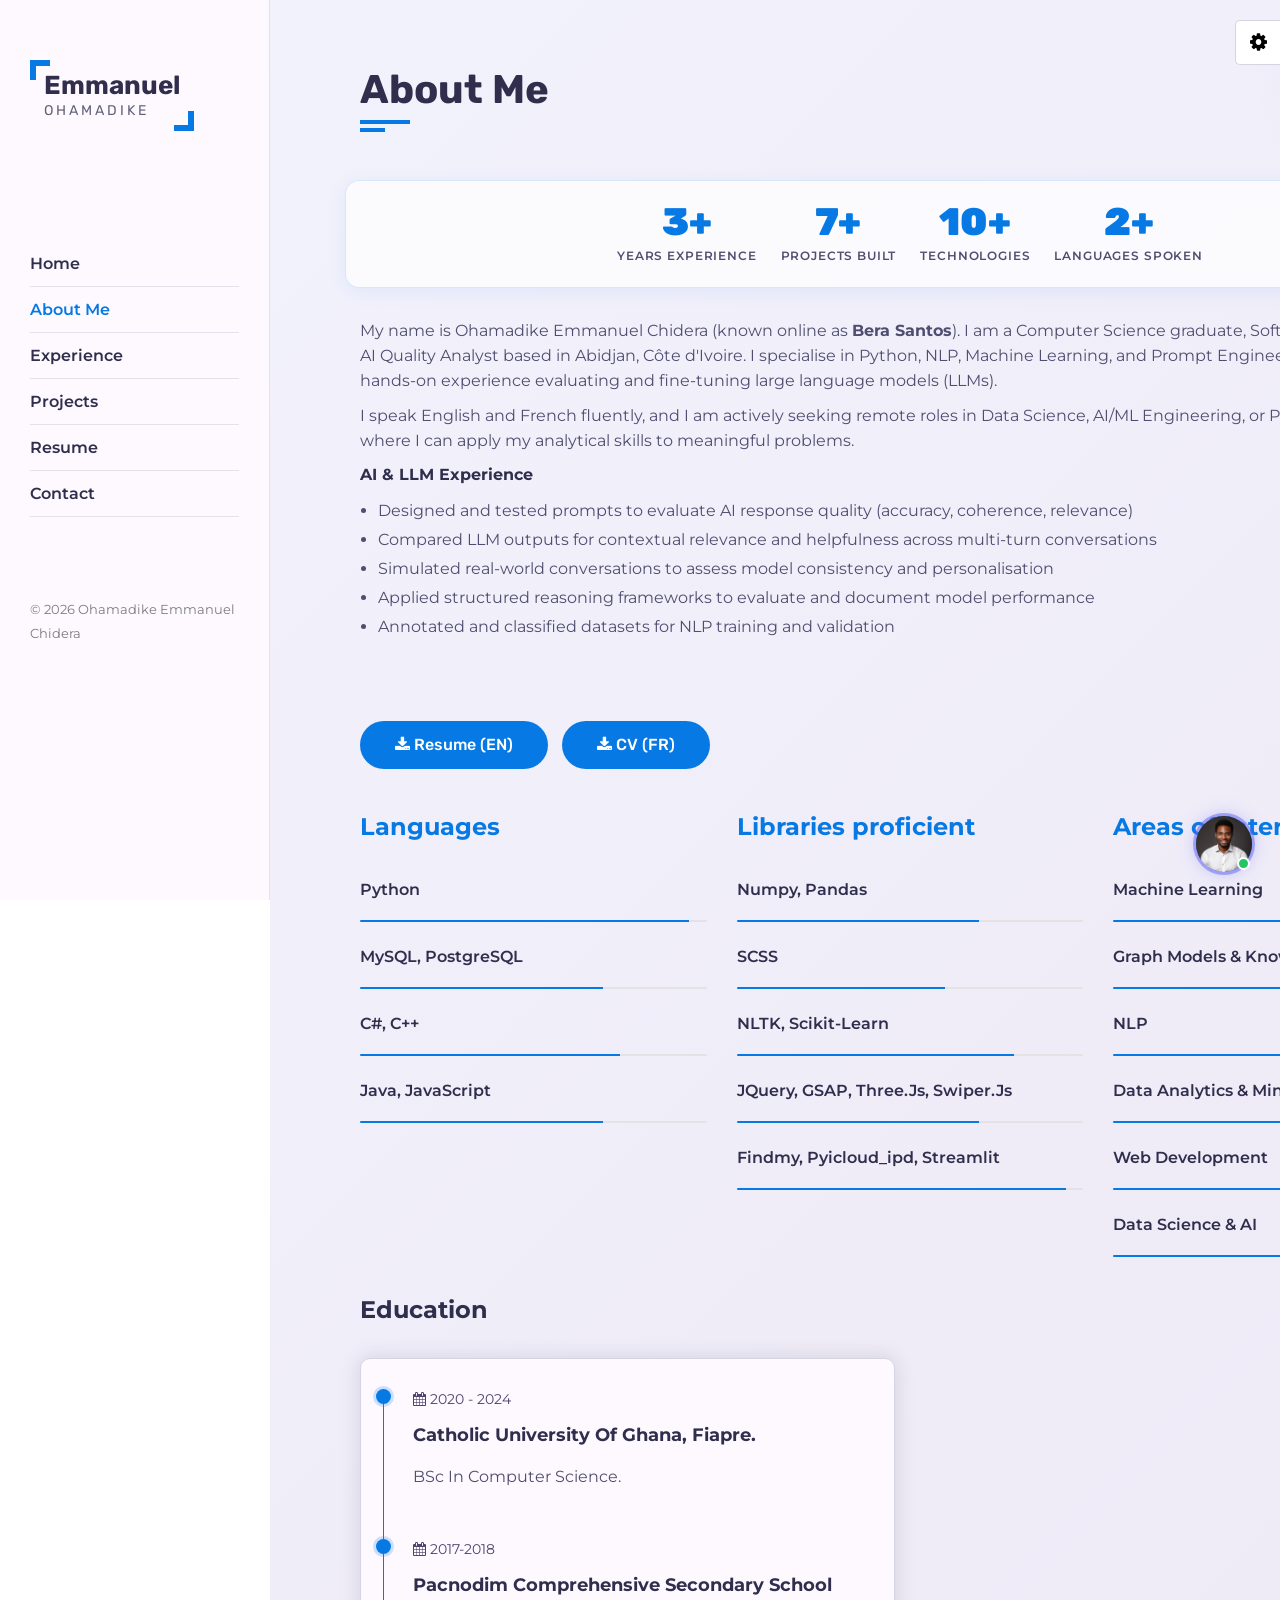
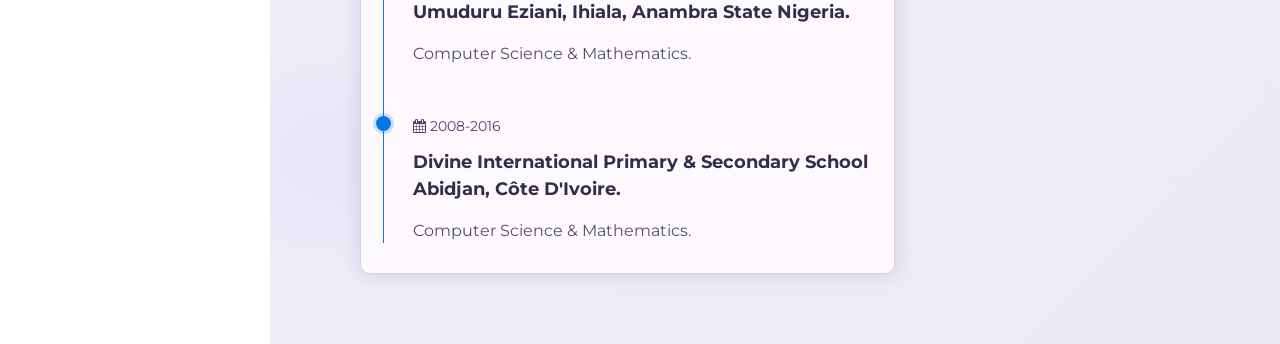
==== commit 1a431954: "Update sidebar wordmark and favicon with new Bera Creative Studio branding" ====
--- a/about.html
+++ b/about.html
@@ -4,7 +4,7 @@
     <meta charset="utf-8">
     <title>About Me — Ohamadike Chidera Emmanuel</title>
     <meta name="viewport" content="width=device-width, initial-scale=1">
-    <link rel="icon" href="assets/imgs/FX.png">
+    <link rel="icon" href="assets/imgs/favicon.png">
     <link rel="stylesheet" href="./assets/style/style.css" type="text/css">
     <link rel="stylesheet" href="./assets/style/blue.css" type="text/css">
     <link rel="stylesheet" title="purple" class="alternate-style" href="./assets/style/purple.css" type="text/css" disabled>
@@ -20,7 +20,7 @@
       <div class="aside">
         <div class="nav-toggler"><span></span></div>
         <div class="aside-inner">
-          <div class="logo"><a href="index.html"> Hi There!</a></div>
+          <div class="logo"><a href="index.html"><span class="first-name">Emmanuel</span><span class="last-name">Ohamadike</span></a></div>
           <nav class="nav">
             <ul>
               <li><a href="index.html"> Home </a></li>
--- a/assets/style/style.css
+++ b/assets/style/style.css
@@ -203,15 +203,26 @@
   padding: 30px 0;
 }
 .aside .logo a{
-  font-size: 40px;
   color: #302e4c;
   font-family: 'Rubik', sans-serif;
+  text-decoration: none;
+  display: inline-flex;
+  flex-direction: column;
+  position: relative;
+  padding: 10px 14px;
+}
+.aside .logo a .first-name{
+  font-size: 26px;
   font-weight: 700;
-  text-decoration: none;
-  display: inline-block;
-  position: relative;
-  padding: 0 10px;
-  line-height: 50px;
+  line-height: 1.2;
+}
+.aside .logo a .last-name{
+  font-size: 14px;
+  font-weight: 400;
+  letter-spacing: 3px;
+  text-transform: uppercase;
+  opacity: 0.75;
+  line-height: 1.4;
 }
 .aside .logo a::before{
   content: '';
@@ -336,13 +347,22 @@
   text-align: center;
 }
 .home .intro .intro-avatar{
-  height: 140px;
-  width: 140px;
+  height: 150px;
+  width: 150px;
   border-radius: 50%;
   display: inline-block;
-  border: 4px solid rgba(99,102,241,0.6);
-  box-shadow: 0 0 30px rgba(99,102,241,0.3);
-  margin-bottom: 10px;
+  object-fit: cover;
+  border: 3px solid transparent;
+  background-clip: padding-box;
+  outline: 3px solid rgba(99,102,241,0.7);
+  outline-offset: 4px;
+  box-shadow: 0 0 0 8px rgba(99,102,241,0.12), 0 0 40px rgba(99,102,241,0.35);
+  margin-bottom: 14px;
+  animation: avatar-glow 3s ease-in-out infinite;
+}
+@keyframes avatar-glow{
+  0%,100%{ box-shadow: 0 0 0 8px rgba(99,102,241,0.12), 0 0 40px rgba(99,102,241,0.35); }
+  50%{     box-shadow: 0 0 0 10px rgba(99,102,241,0.2), 0 0 60px rgba(99,102,241,0.5); }
 }
 .home .intro .intro-greeting{
   color: #a5b4fc;
@@ -1171,19 +1191,25 @@
   padding: 0;
   overflow: visible;
   position: relative;
+  box-shadow: 0 0 0 3px rgba(99,102,241,0.5), 0 0 18px rgba(99,102,241,0.4) !important;
+  animation: chat-btn-glow 3s ease-in-out infinite;
+}
+@keyframes chat-btn-glow{
+  0%,100%{ box-shadow: 0 0 0 3px rgba(99,102,241,0.5), 0 0 18px rgba(99,102,241,0.3); }
+  50%{     box-shadow: 0 0 0 4px rgba(99,102,241,0.8), 0 0 28px rgba(99,102,241,0.55); }
 }
 .ai-avatar-photo{
   width: 100%;
   height: 100%;
   object-fit: cover;
+  object-position: center top;
   border-radius: 50%;
   display: block;
-  border: 2px solid rgba(255,255,255,0.6);
 }
 .ai-avatar-online{
   position: absolute;
-  bottom: 3px;
-  right: 3px;
+  bottom: 2px;
+  right: 2px;
   width: 13px;
   height: 13px;
   background: #22c55e;
@@ -1197,12 +1223,18 @@
   60%{ transform: scale(1.15); box-shadow: 0 0 0 5px rgba(34,197,94,0); }
 }
 .ai-chat-avatar{
+  width: 36px;
+  height: 36px;
+  border-radius: 50%;
   overflow: hidden;
+  border: 2px solid rgba(99,102,241,0.6);
+  flex-shrink: 0;
 }
 .ai-avatar-photo-sm{
   width: 100%;
   height: 100%;
   object-fit: cover;
+  object-position: center top;
   border-radius: 50%;
   display: block;
 }
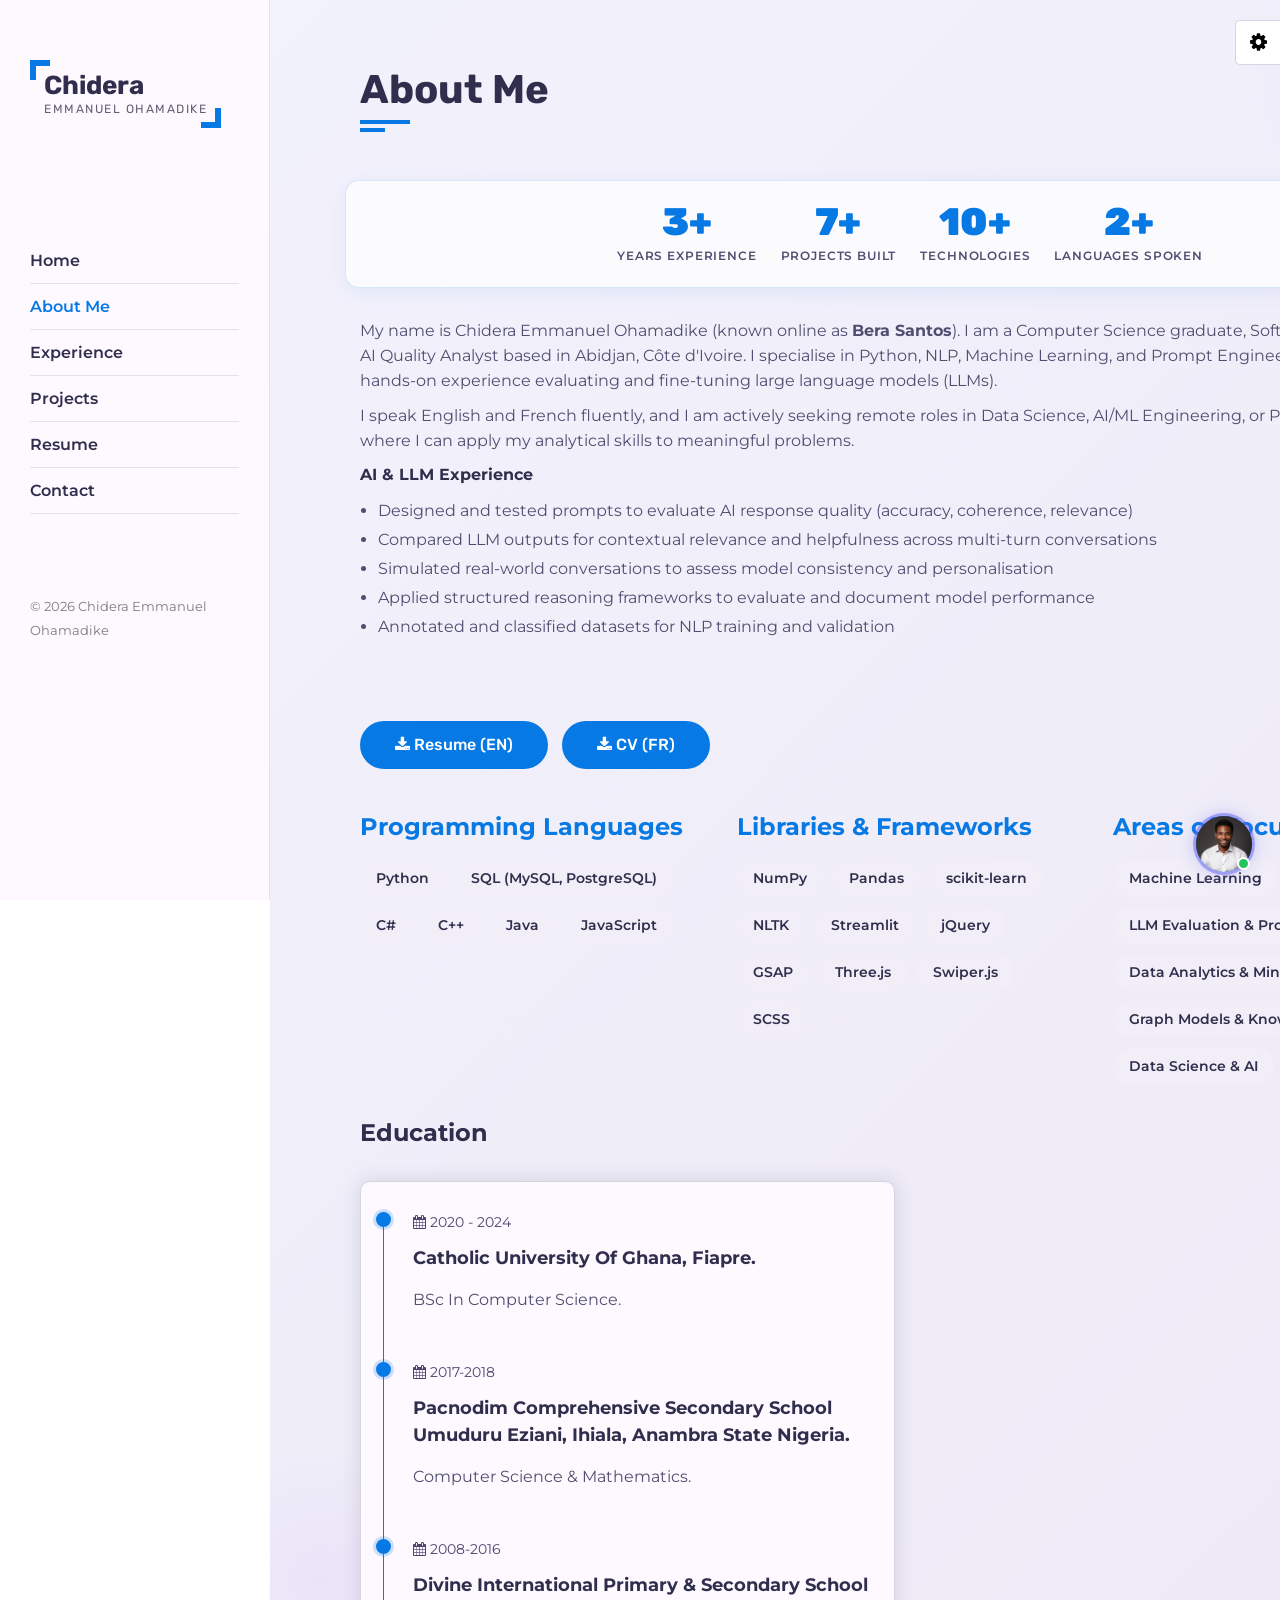
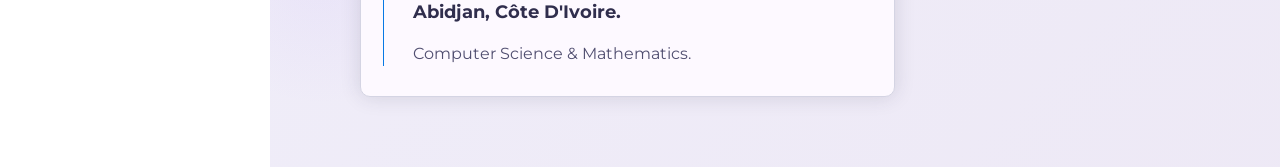
==== commit becf7315: "Standardize name to Chidera Emmanuel Ohamadike and replace skill percentage bars with tag chips" ====
--- a/about.html
+++ b/about.html
@@ -2,7 +2,7 @@
 <html lang="en" dir="ltr">
   <head>
     <meta charset="utf-8">
-    <title>About Me — Ohamadike Chidera Emmanuel</title>
+    <title>About Me — Chidera Emmanuel Ohamadike</title>
     <meta name="viewport" content="width=device-width, initial-scale=1">
     <link rel="icon" href="assets/imgs/favicon.png">
     <link rel="stylesheet" href="./assets/style/style.css" type="text/css">
@@ -20,7 +20,7 @@
       <div class="aside">
         <div class="nav-toggler"><span></span></div>
         <div class="aside-inner">
-          <div class="logo"><a href="index.html"><span class="first-name">Emmanuel</span><span class="last-name">Ohamadike</span></a></div>
+          <div class="logo"><a href="index.html"><span class="first-name">Chidera</span><span class="last-name">Emmanuel Ohamadike</span></a></div>
           <nav class="nav">
             <ul>
               <li><a href="index.html"> Home </a></li>
@@ -31,7 +31,7 @@
               <li><a href="contact.html"> Contact </a></li>
             </ul>
           </nav>
-          <footer><small>&copy; 2026 Ohamadike Emmanuel Chidera</small></footer>
+          <footer><small>&copy; 2026 Chidera Emmanuel Ohamadike</small></footer>
         </div>
       </div>
       <div class="main-content">
@@ -67,7 +67,7 @@
               <div class="about-content padd-15">
                 <div class="row">
                   <div class="about-text padd-15">
-                    <p>My name is Ohamadike Emmanuel Chidera (known online as <strong>Bera Santos</strong>). I am a Computer Science graduate, Software Developer, and AI Quality Analyst based in Abidjan, Côte d'Ivoire. I specialise in Python, NLP, Machine Learning, and Prompt Engineering, and I bring hands-on experience evaluating and fine-tuning large language models (LLMs).</p>
+                    <p>My name is Chidera Emmanuel Ohamadike (known online as <strong>Bera Santos</strong>). I am a Computer Science graduate, Software Developer, and AI Quality Analyst based in Abidjan, Côte d'Ivoire. I specialise in Python, NLP, Machine Learning, and Prompt Engineering, and I bring hands-on experience evaluating and fine-tuning large language models (LLMs).</p>
                     <p style="margin-top:10px;">I speak English and French fluently, and I am actively seeking remote roles in Data Science, AI/ML Engineering, or Prompt Engineering where I can apply my analytical skills to meaningful problems.</p>
                   </div>
                   <div class="about-text padd-15" style="margin-top:10px;">
@@ -92,76 +92,45 @@
                   </div>
                   <div class="skills padd-15">
                     <div class="row">
-                      <h1 class="padd-15">Languages</h1>
-                      <div class="skill-item languages padd-15">
-                        <h4>Python</h4>
-                        <div class="progress"><div class="progress-in" style="width:95%"></div><div class="skill-percent">95%</div></div>
-                      </div>
-                      <div class="skill-item languages padd-15">
-                        <h4>MySQL, PostgreSQL</h4>
-                        <div class="progress"><div class="progress-in" style="width:70%"></div><div class="skill-percent">70%</div></div>
-                      </div>
-                      <div class="skill-item languages padd-15">
-                        <h4>C#, C++</h4>
-                        <div class="progress"><div class="progress-in" style="width:75%"></div><div class="skill-percent">75%</div></div>
-                      </div>
-                      <div class="skill-item languages padd-15">
-                        <h4>Java, JavaScript</h4>
-                        <div class="progress"><div class="progress-in" style="width:70%"></div><div class="skill-percent">70%</div></div>
+                      <h1 class="padd-15">Programming Languages</h1>
+                      <div class="skill-tags padd-15">
+                        <span class="skill-tag">Python</span>
+                        <span class="skill-tag">SQL (MySQL, PostgreSQL)</span>
+                        <span class="skill-tag">C#</span>
+                        <span class="skill-tag">C++</span>
+                        <span class="skill-tag">Java</span>
+                        <span class="skill-tag">JavaScript</span>
                       </div>
                     </div>
                   </div>
                   <div class="skills padd-15">
                     <div class="row">
-                      <h1 class="padd-15">Libraries proficient</h1>
-                      <div class="skill-item IT_Constructs padd-15">
-                        <h4>Numpy, Pandas</h4>
-                        <div class="progress"><div class="progress-in" style="width:70%"></div><div class="skill-percent">70%</div></div>
-                      </div>
-                      <div class="skill-item IT_Constructs padd-15">
-                        <h4>SCSS</h4>
-                        <div class="progress"><div class="progress-in" style="width:60%"></div><div class="skill-percent">60%</div></div>
-                      </div>
-                      <div class="skill-item IT_Constructs padd-15">
-                        <h4>NLTK, scikit-learn</h4>
-                        <div class="progress"><div class="progress-in" style="width:80%"></div><div class="skill-percent">80%</div></div>
-                      </div>
-                      <div class="skill-item IT_Constructs padd-15">
-                        <h4>jQuery, GSAP, Three.js, Swiper.js</h4>
-                        <div class="progress"><div class="progress-in" style="width:70%"></div><div class="skill-percent">70%</div></div>
-                      </div>
-                      <div class="skill-item IT_Constructs padd-15">
-                        <h4>findmy, pyicloud_ipd, Streamlit</h4>
-                        <div class="progress"><div class="progress-in" style="width:95%"></div><div class="skill-percent">95%</div></div>
+                      <h1 class="padd-15">Libraries &amp; Frameworks</h1>
+                      <div class="skill-tags padd-15">
+                        <span class="skill-tag">NumPy</span>
+                        <span class="skill-tag">Pandas</span>
+                        <span class="skill-tag">scikit-learn</span>
+                        <span class="skill-tag">NLTK</span>
+                        <span class="skill-tag">Streamlit</span>
+                        <span class="skill-tag">jQuery</span>
+                        <span class="skill-tag">GSAP</span>
+                        <span class="skill-tag">Three.js</span>
+                        <span class="skill-tag">Swiper.js</span>
+                        <span class="skill-tag">SCSS</span>
                       </div>
                     </div>
                   </div>
                   <div class="skills padd-15">
                     <div class="row">
-                      <h1 class="padd-15">Areas of Interest</h1>
-                      <div class="skill-item web-technologies padd-15">
-                        <h4>Machine Learning</h4>
-                        <div class="progress"><div class="progress-in" style="width:90%"></div><div class="skill-percent">90%</div></div>
-                      </div>
-                      <div class="skill-item web-technologies padd-15">
-                        <h4>Graph Models &amp; Knowledge Graphs</h4>
-                        <div class="progress"><div class="progress-in" style="width:80%"></div><div class="skill-percent">80%</div></div>
-                      </div>
-                      <div class="skill-item web-technologies padd-15">
-                        <h4>NLP</h4>
-                        <div class="progress"><div class="progress-in" style="width:85%"></div><div class="skill-percent">85%</div></div>
-                      </div>
-                      <div class="skill-item web-technologies padd-15">
-                        <h4>Data Analytics &amp; Mining</h4>
-                        <div class="progress"><div class="progress-in" style="width:88%"></div><div class="skill-percent">88%</div></div>
-                      </div>
-                      <div class="skill-item web-technologies padd-15">
-                        <h4>Web Development</h4>
-                        <div class="progress"><div class="progress-in" style="width:75%"></div><div class="skill-percent">75%</div></div>
-                      </div>
-                      <div class="skill-item web-technologies padd-15">
-                        <h4>Data Science &amp; AI</h4>
-                        <div class="progress"><div class="progress-in" style="width:92%"></div><div class="skill-percent">92%</div></div>
+                      <h1 class="padd-15">Areas of Focus</h1>
+                      <div class="skill-tags padd-15">
+                        <span class="skill-tag">Machine Learning</span>
+                        <span class="skill-tag">NLP</span>
+                        <span class="skill-tag">LLM Evaluation &amp; Prompt Engineering</span>
+                        <span class="skill-tag">Data Analytics &amp; Mining</span>
+                        <span class="skill-tag">Graph Models &amp; Knowledge Graphs</span>
+                        <span class="skill-tag">Data Science &amp; AI</span>
+                        <span class="skill-tag">Web Development</span>
                       </div>
                     </div>
                   </div>
--- a/assets/style/style.css
+++ b/assets/style/style.css
@@ -217,12 +217,13 @@
   line-height: 1.2;
 }
 .aside .logo a .last-name{
-  font-size: 14px;
+  font-size: 12px;
   font-weight: 400;
-  letter-spacing: 3px;
+  letter-spacing: 1.5px;
   text-transform: uppercase;
   opacity: 0.75;
   line-height: 1.4;
+  white-space: nowrap;
 }
 .aside .logo a::before{
   content: '';
@@ -501,34 +502,23 @@
   font-weight: 700;
   color: #302e4d;
 }
-.about .about-content .skills .skill-item h4{
-  line-height: 40px;
+.about .about-content .skills .skill-tags{
+  display: flex;
+  flex-wrap: wrap;
+  gap: 10px;
+}
+.about .about-content .skills .skill-tag{
+  display: inline-block;
+  background-color: #f1eef7;
+  color: #302e4d;
+  padding: 8px 16px;
+  border-radius: 20px;
+  font-size: 14px;
   font-weight: 600;
-  padding: 10px 0;
-  font-size: 16px;
-  color: #302e4d;
-  text-transform: capitalize;
-  margin: 0;
-}
-.about .about-content .skills .skill-item .progress{
-  background-color: #e3e3e3;
-  height: 2px;
-  border-radius: 4px;
-  overflow: hidden;
-  width: 100%;
-  position: relative;
-}
-.about .about-content .skills .skill-item{
-  margin-bottom: 5px;
-}
-.about .about-content .skills .skill-item .progress .progress-in{
-  position: absolute;
-  left: 0;
-  top: 0;
-  height: 100%;
-}
-.about .about-content .skills .skill-item .skill-percent{
-  display: none;
+}
+body.dark .about .about-content .skills .skill-tag{
+  background-color: rgba(255,255,255,0.08);
+  color: #fff;
 }
 .about .about-content .education{
   flex: 0 0 50%;
@@ -708,7 +698,6 @@
 body.dark .project .project-item-inner .project-info .project-title,
 body.dark .about .about-content .timeline .timeline-title,
 body.dark .about .about-content h3.title,
-body.dark .about .about-content .skills .skill-item h4,
 body.dark .about .about-content .personal-info .info-item p,
 body.dark .section-title h2,
 body.dark .home .intro h1,
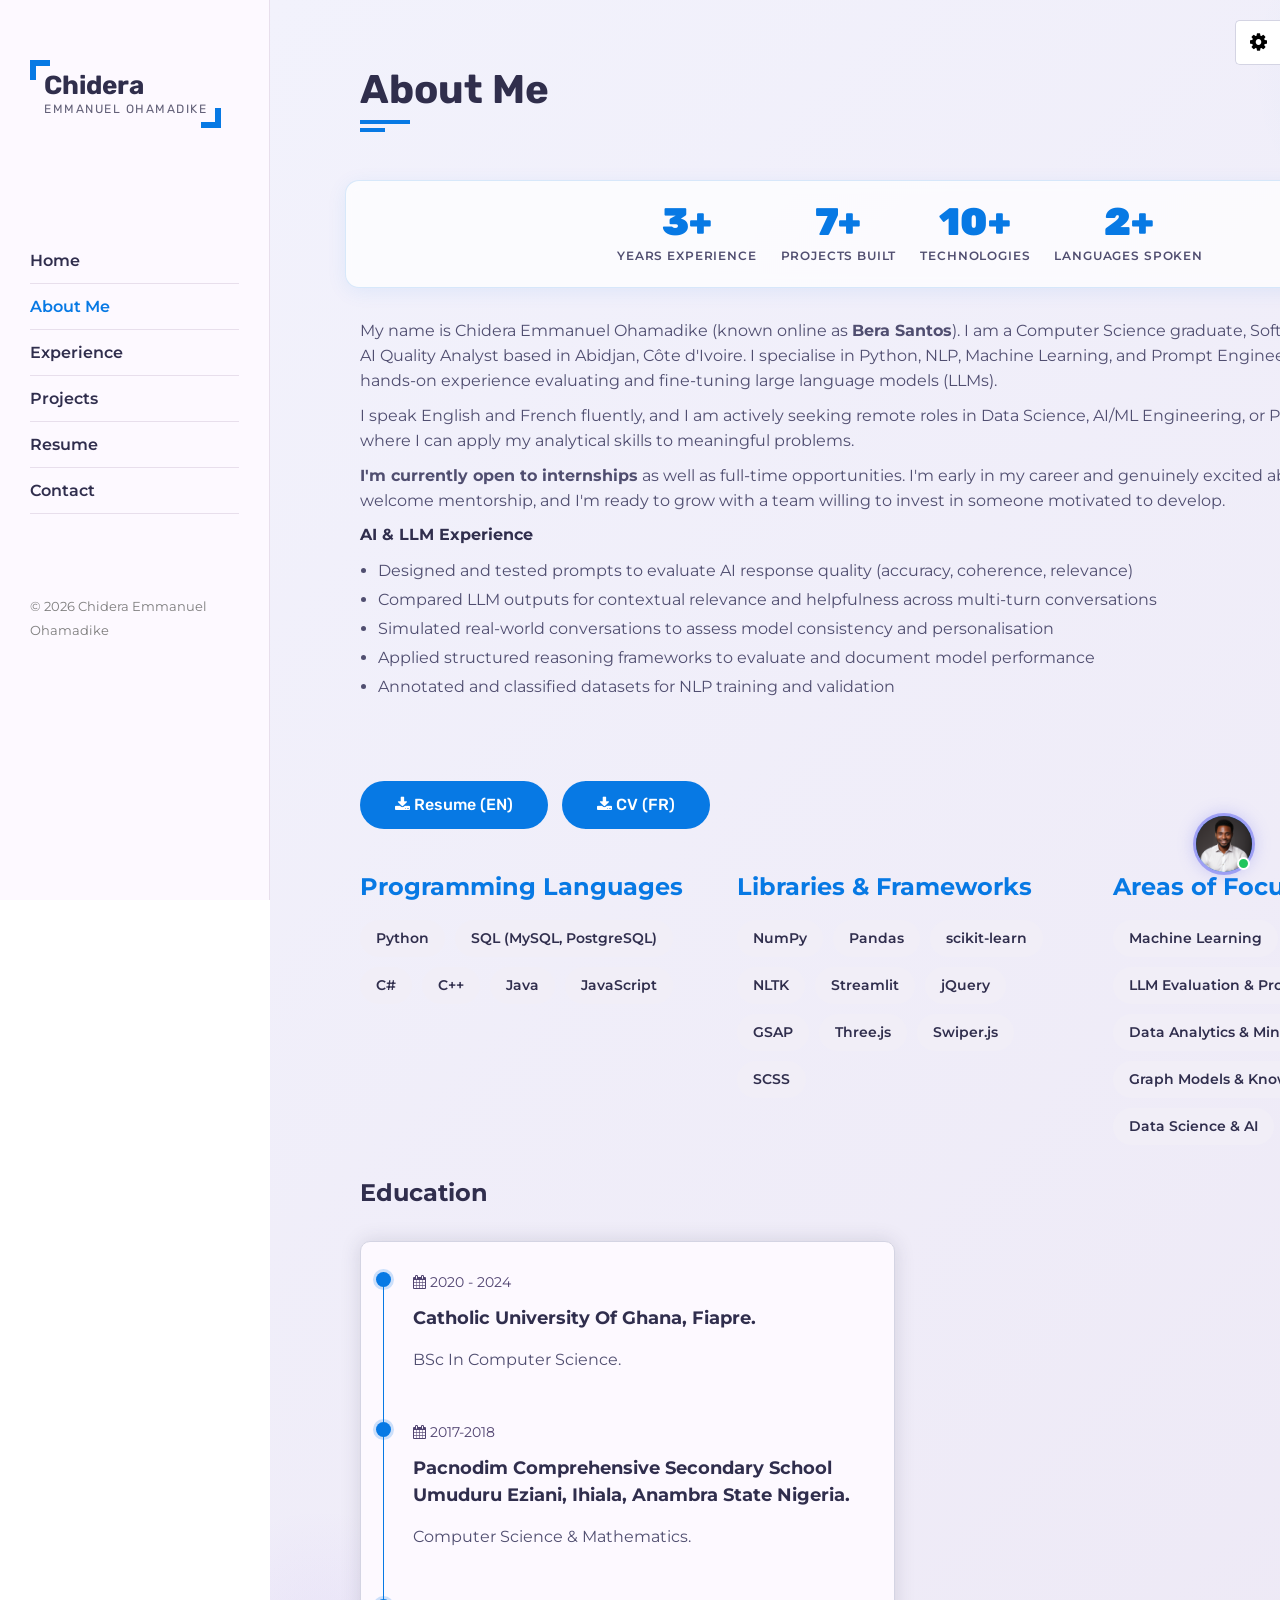
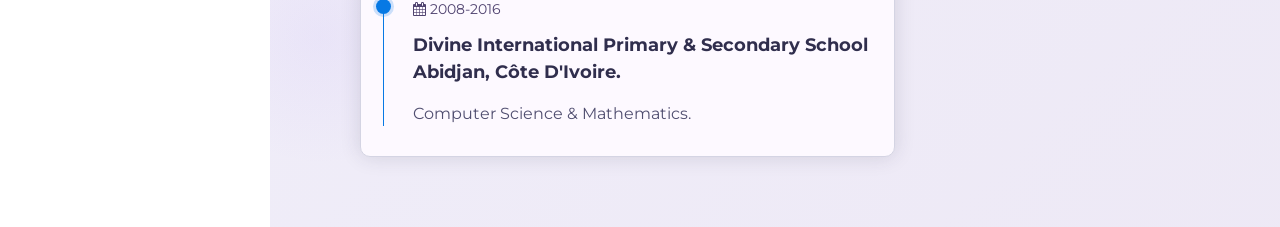
==== commit dad9ab4f: "Add Universal Self-Learning Chatbot project card; state internship availability Portfolio card for t" ====
--- a/about.html
+++ b/about.html
@@ -69,6 +69,7 @@
                   <div class="about-text padd-15">
                     <p>My name is Chidera Emmanuel Ohamadike (known online as <strong>Bera Santos</strong>). I am a Computer Science graduate, Software Developer, and AI Quality Analyst based in Abidjan, Côte d'Ivoire. I specialise in Python, NLP, Machine Learning, and Prompt Engineering, and I bring hands-on experience evaluating and fine-tuning large language models (LLMs).</p>
                     <p style="margin-top:10px;">I speak English and French fluently, and I am actively seeking remote roles in Data Science, AI/ML Engineering, or Prompt Engineering where I can apply my analytical skills to meaningful problems.</p>
+                    <p style="margin-top:10px;"><strong>I'm currently open to internships</strong> as well as full-time opportunities. I'm early in my career and genuinely excited about it &mdash; I learn fast, welcome mentorship, and I'm ready to grow with a team willing to invest in someone motivated to develop.</p>
                   </div>
                   <div class="about-text padd-15" style="margin-top:10px;">
                     <h4 style="font-weight:700; color:#302e4d; margin-bottom:10px;">AI &amp; LLM Experience</h4>
--- a/assets/style/style.css
+++ b/assets/style/style.css
@@ -629,6 +629,32 @@
   transform: scale(1.1);
   -webkit-transform: scale(1.1);
 }
+.project-img-placeholder{
+  aspect-ratio: 16 / 10;
+  display: flex;
+  align-items: flex-end;
+  justify-content: flex-start;
+  padding: 14px;
+  transition: transform 0.5s ease;
+}
+.project .project-item-inner:hover .project-img-placeholder{
+  transform: scale(1.1);
+}
+.project-img-placeholder .placeholder-label{
+  color: #fff;
+  font-weight: 700;
+  font-size: 15px;
+  text-shadow: 0 1px 4px rgba(0,0,0,0.4);
+}
+.placeholder-tetris{
+  background: linear-gradient(160deg, #1a1a2e 0%, #0f3460 55%, #533483 100%);
+}
+.placeholder-ocean{
+  background: linear-gradient(160deg, #0a3d62 0%, #1e6091 55%, #4fb0c6 100%);
+}
+.placeholder-chatbot{
+  background: linear-gradient(160deg, #134e4a 0%, #0f766e 55%, #2dd4bf 100%);
+}
 .project .project-item-inner .project-info{
   padding: 30px 15px;
   background-color: #fdf9ff;
@@ -912,6 +938,21 @@
   flex: 0 0 100% !important;
   max-width: 100% !important;
   text-align: left;
+  color: inherit;
+  text-decoration: none;
+  border-radius: 8px;
+  padding: 8px;
+  margin-left: -8px;
+  transition: background-color 0.2s ease;
+}
+a.contact-info-item{
+  cursor: pointer;
+}
+a.contact-info-item:hover{
+  background-color: rgba(7, 121, 228, 0.06);
+}
+a.contact-info-item:hover .contact-info-text h4{
+  text-decoration: underline;
 }
 .contact .contact-info-icon{
   width: 46px;
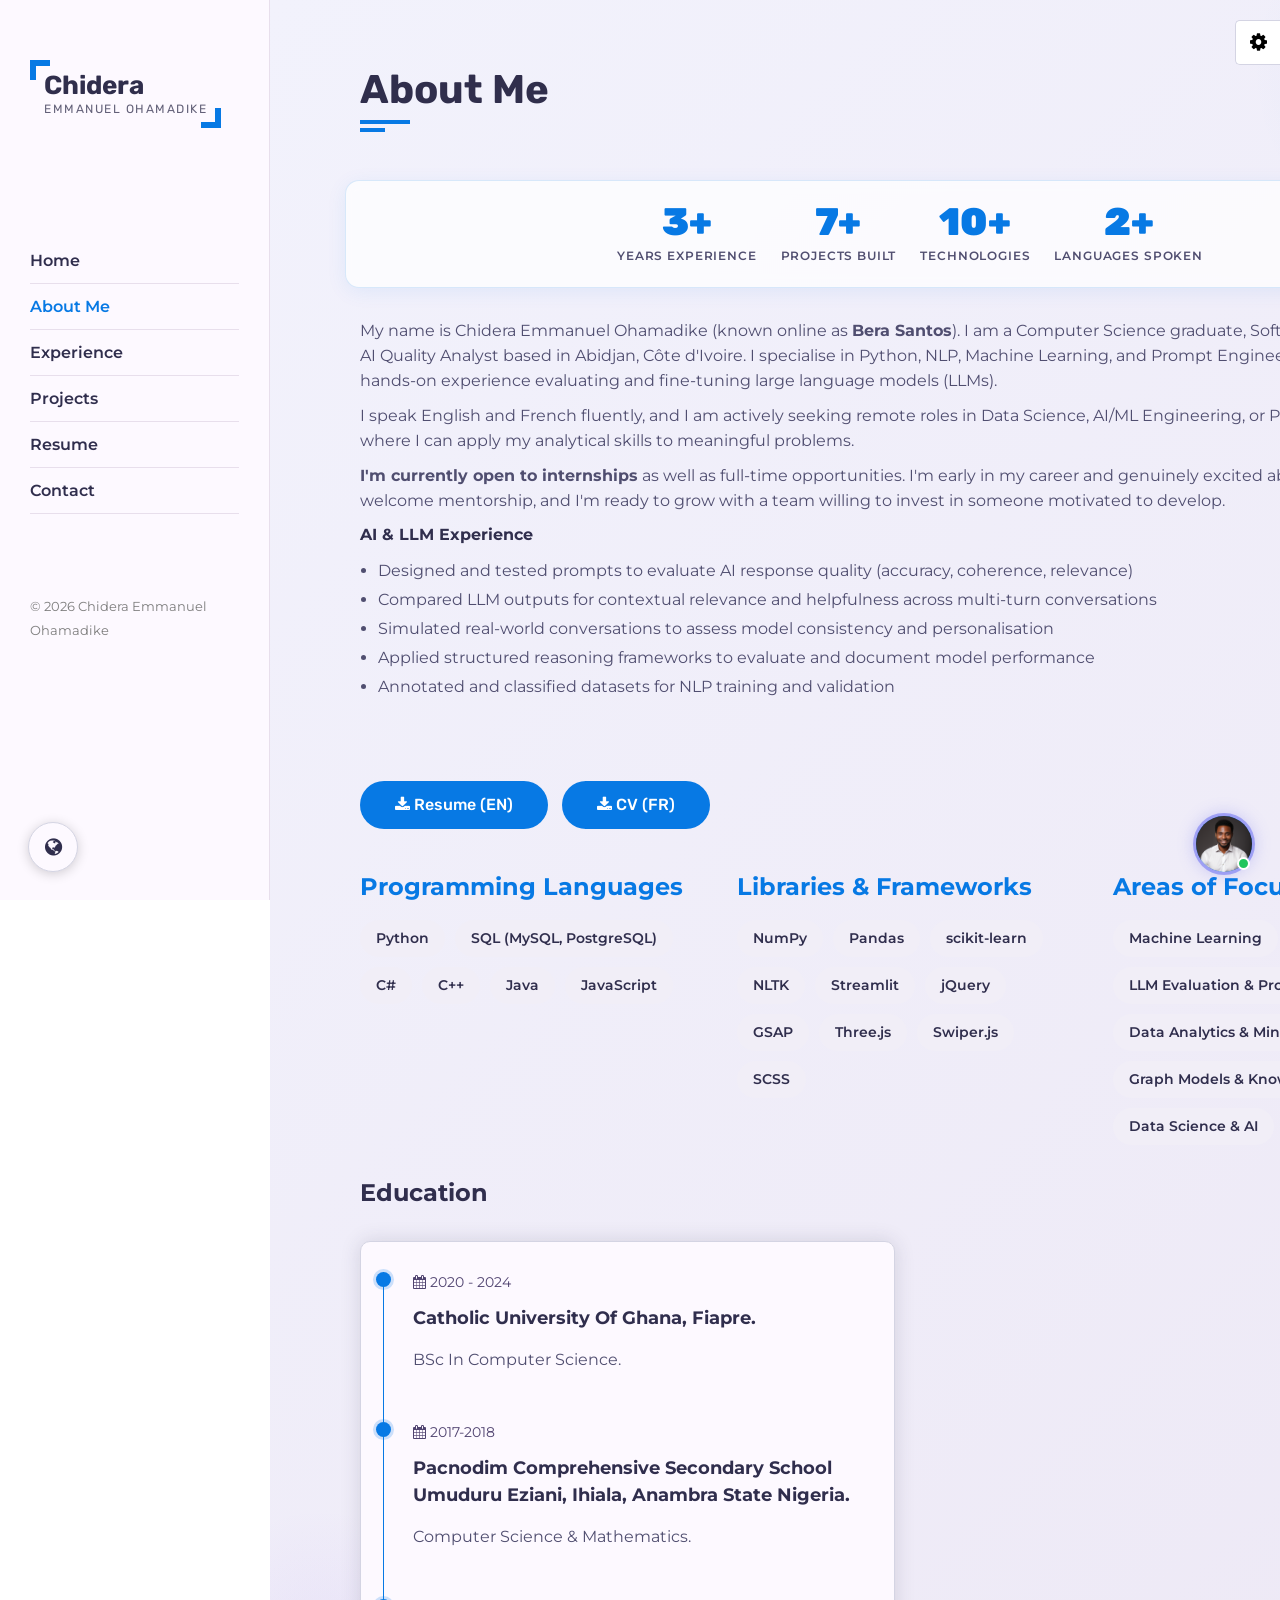
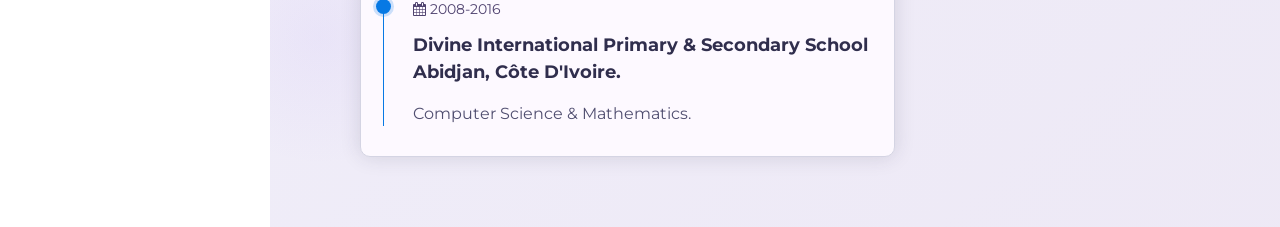
==== commit ea5f68d0: "Add site-wide translate widget (Google Translate) to all pages A floating globe button on every page" ====
--- a/about.html
+++ b/about.html
@@ -219,6 +219,21 @@
       <label><input type="radio" class="mode-switch" name="body-mode" value="dark"> Dark</label>
     </div>
 
+    <!-- Translate Widget -->
+    <div class="translate-widget" id="translateWidget">
+      <button class="translate-toggle" id="translateToggle" aria-label="Translate this page" title="Translate"><i class="fa fa-globe"></i></button>
+      <div class="translate-panel" id="translatePanel">
+        <span class="translate-label">Translate page</span>
+        <div id="google_translate_element"></div>
+      </div>
+    </div>
+    <script type="text/javascript">
+      function googleTranslateElementInit() {
+        new google.translate.TranslateElement({pageLanguage: 'en', layout: google.translate.TranslateElement.InlineLayout.SIMPLE, autoDisplay: false}, 'google_translate_element');
+      }
+    </script>
+    <script type="text/javascript" src="https://translate.google.com/translate_a/element.js?cb=googleTranslateElementInit"></script>
+
     <script src="./assets/script/script.js"></script>
     <script src="./assets/script/themeSwitcher.js"></script>
   </body>
--- a/assets/style/style.css
+++ b/assets/style/style.css
@@ -655,6 +655,79 @@
 .placeholder-chatbot{
   background: linear-gradient(160deg, #134e4a 0%, #0f766e 55%, #2dd4bf 100%);
 }
+
+/* ===== Translate Widget ===== */
+.translate-widget{
+  position: fixed;
+  bottom: 28px;
+  left: 28px;
+  z-index: 9999;
+}
+.translate-toggle{
+  width: 50px;
+  height: 50px;
+  border-radius: 50%;
+  background-color: #fdf9ff;
+  border: 1px solid #d4d4e3;
+  box-shadow: 0 2px 12px rgba(0,0,0,0.18);
+  display: flex;
+  align-items: center;
+  justify-content: center;
+  cursor: pointer;
+  font-size: 20px;
+  color: #302e4d;
+  padding: 0;
+}
+.translate-panel{
+  position: absolute;
+  bottom: 62px;
+  left: 0;
+  background-color: #fdf9ff;
+  border: 1px solid #d4d4e3;
+  border-radius: 8px;
+  box-shadow: 0 2px 12px rgba(0,0,0,0.18);
+  padding: 12px;
+  min-width: 190px;
+  opacity: 0;
+  visibility: hidden;
+  transform: translateY(8px);
+  transition: all 0.2s ease;
+}
+.translate-panel.open{
+  opacity: 1;
+  visibility: visible;
+  transform: translateY(0);
+}
+.translate-panel .translate-label{
+  font-size: 12px;
+  font-weight: 700;
+  color: #504e70;
+  text-transform: uppercase;
+  letter-spacing: 0.5px;
+  margin-bottom: 8px;
+  display: block;
+}
+body.dark .translate-toggle,
+body.dark .translate-panel{
+  background-color: #151a2c;
+  border-color: #262c44;
+  color: #e8e8f0;
+}
+body.dark .translate-panel .translate-label{
+  color: #9a98b8;
+}
+@media(max-width: 991px){
+  .translate-widget{ bottom: 16px; left: 16px; }
+}
+.goog-te-banner-frame{ display: none !important; }
+body{ top: 0 !important; }
+.goog-te-gadget{ font-family: inherit !important; font-size: 0 !important; }
+.goog-te-gadget .goog-te-combo{
+  font-size: 14px;
+  padding: 6px 8px;
+  border-radius: 4px;
+  border: 1px solid #d4d4e3;
+}
 .project .project-item-inner .project-info{
   padding: 30px 15px;
   background-color: #fdf9ff;
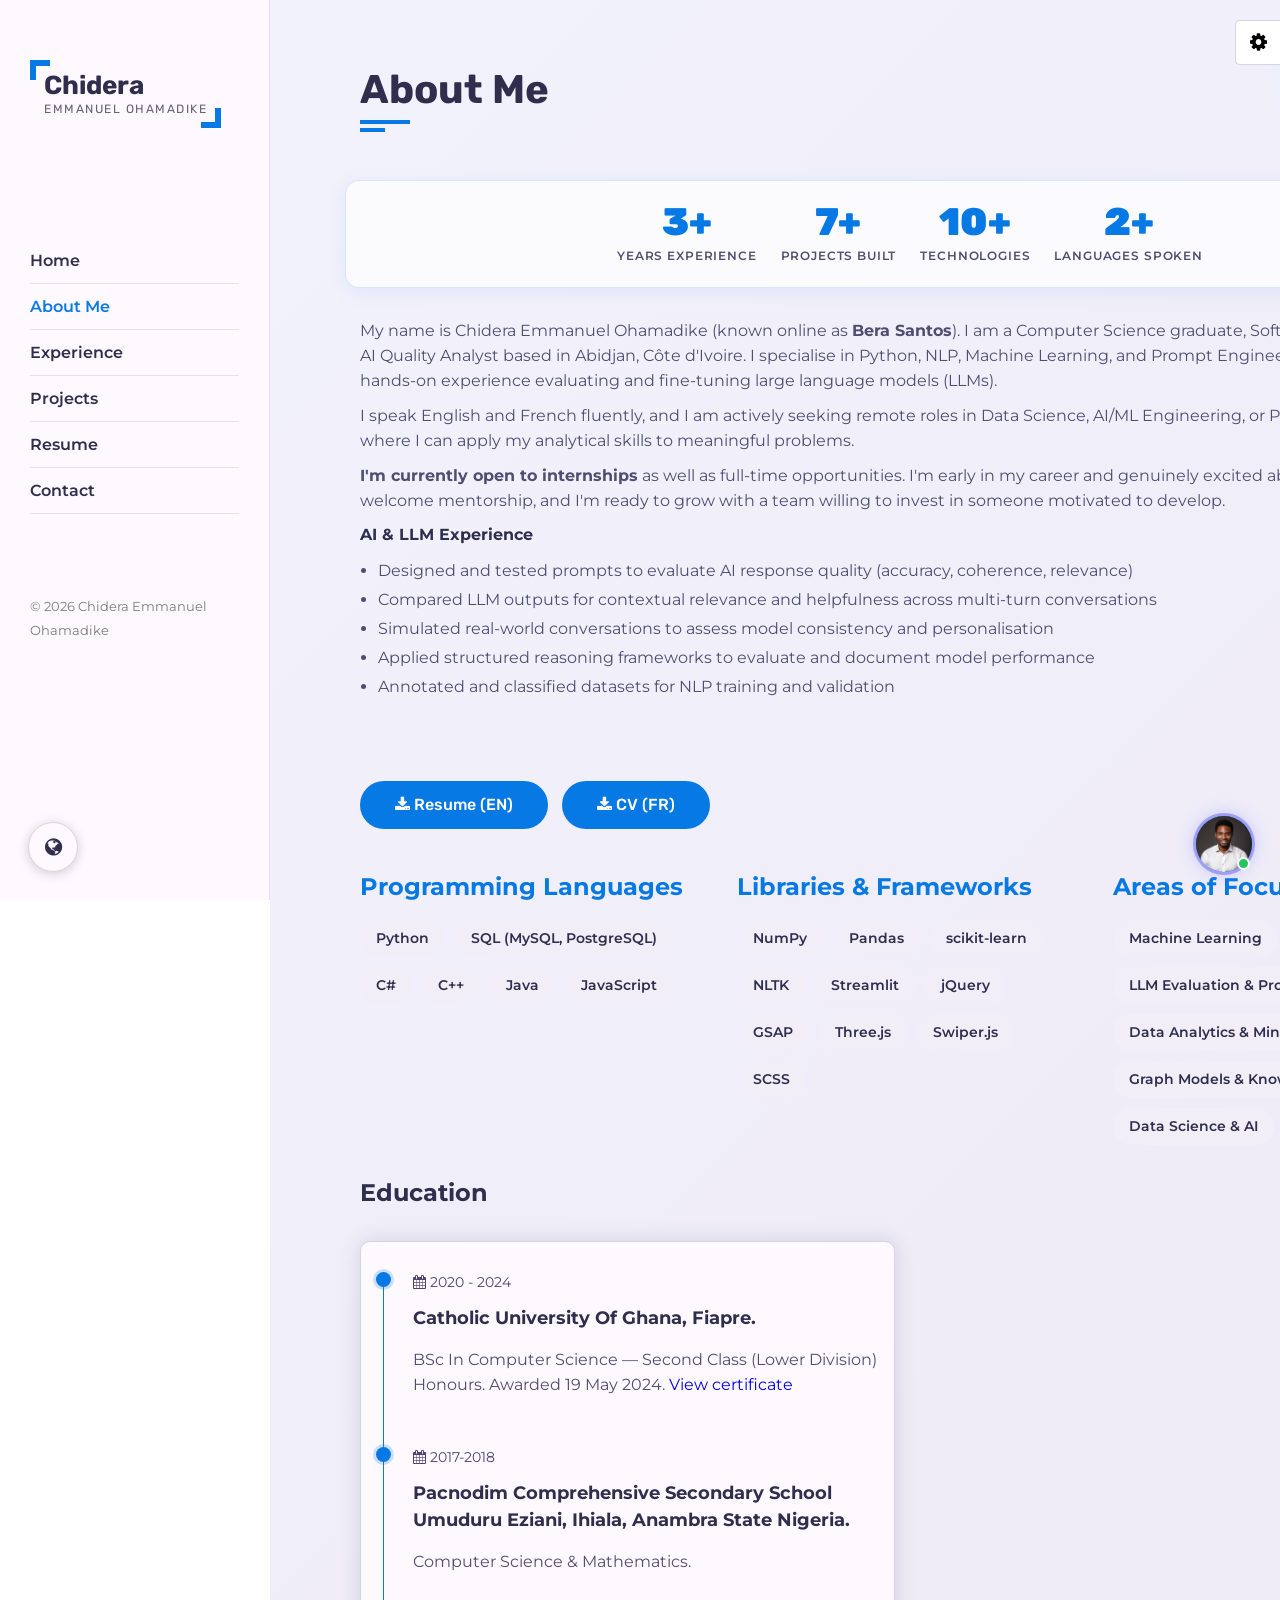
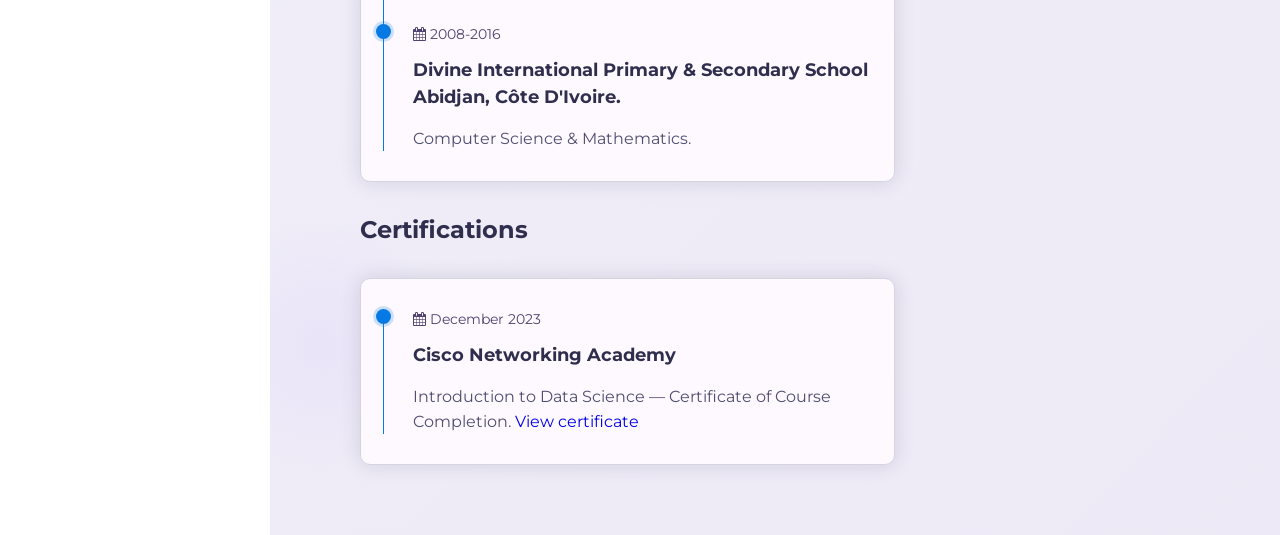
==== commit 57637c8b: "Add BSc and Cisco Data Science certificates to About page Enriches the Education entry with honours " ====
--- a/about.html
+++ b/about.html
@@ -146,7 +146,7 @@
                             <div class="circle-dot"></div>
                             <h6 class="timeline-date"><i class="fa fa-calendar"></i> 2020 - 2024</h6>
                             <h4 class="timeline-title">Catholic University of Ghana, Fiapre.</h4>
-                            <p class="timeline-text">BSc In Computer Science.</p>
+                            <p class="timeline-text">BSc In Computer Science — Second Class (Lower Division) Honours. Awarded 19 May 2024. <a href="assets/imgs/cert-bsc-computer-science.jpeg" target="_blank" rel="noopener">View certificate</a></p>
                           </div>
                           <div class="timeline-item">
                             <div class="circle-dot"></div>
@@ -159,6 +159,23 @@
                             <h6 class="timeline-date"><i class="fa fa-calendar"></i> 2008-2016</h6>
                             <h4 class="timeline-title">Divine International Primary &amp; Secondary School Abidjan, Côte d'Ivoire.</h4>
                             <p class="timeline-text">Computer Science &amp; Mathematics.</p>
+                          </div>
+                        </div>
+                      </div>
+                    </div>
+                  </div>
+                </div>
+                <div class="row">
+                  <div class="education padd-15">
+                    <h3 class="title">Certifications</h3>
+                    <div class="timeline-box padd-15">
+                      <div class="row">
+                        <div class="timeline shadow-dark">
+                          <div class="timeline-item">
+                            <div class="circle-dot"></div>
+                            <h6 class="timeline-date"><i class="fa fa-calendar"></i> December 2023</h6>
+                            <h4 class="timeline-title">Cisco Networking Academy</h4>
+                            <p class="timeline-text">Introduction to Data Science — Certificate of Course Completion. <a href="assets/imgs/cert-cisco-data-science.jpeg" target="_blank" rel="noopener">View certificate</a></p>
                           </div>
                         </div>
                       </div>
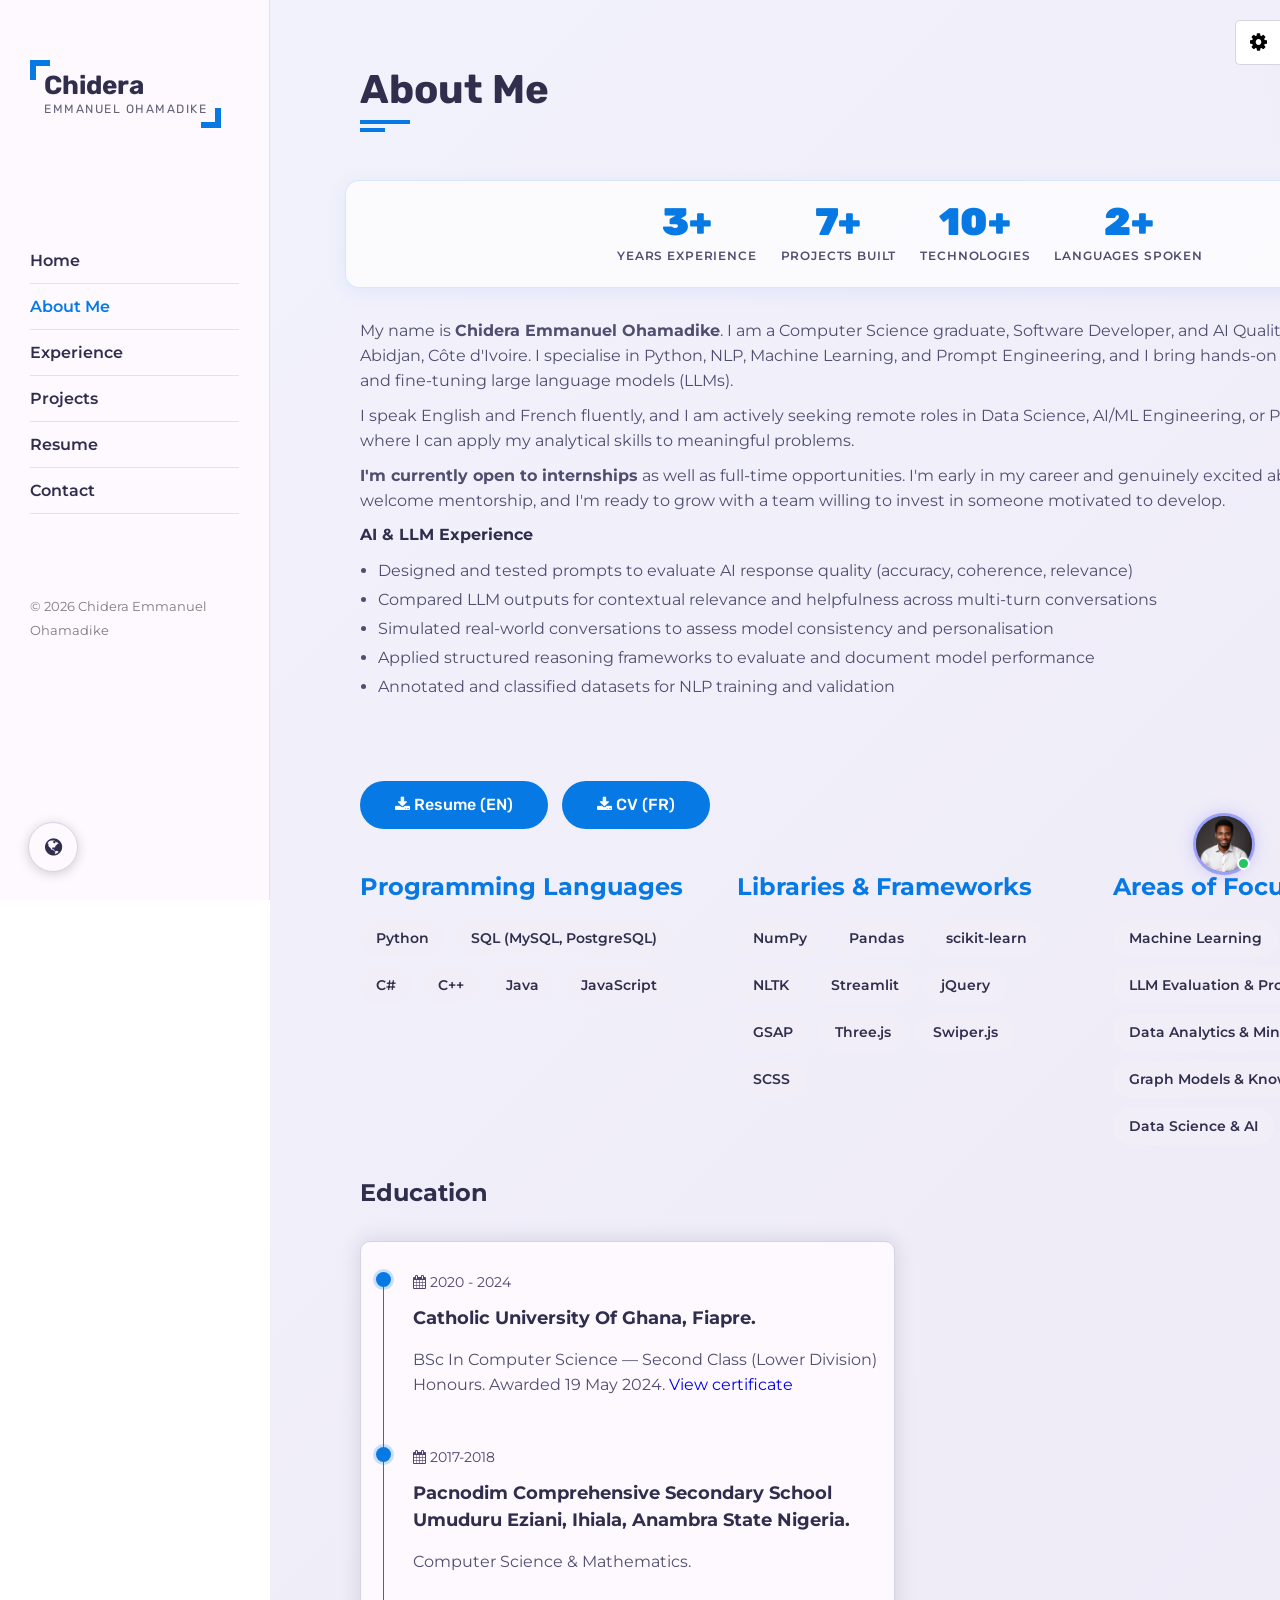
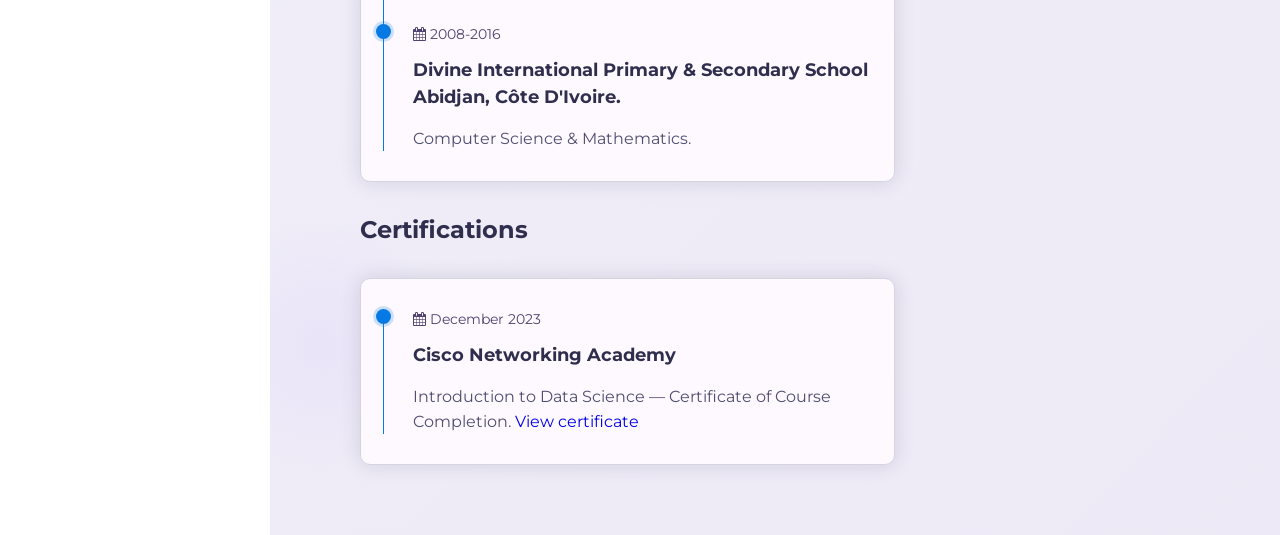
==== commit 8e08286e: "Update portfolio: migrate chat assistant to Google Gemini, refresh projects, and standardize full na" ====
--- a/about.html
+++ b/about.html
@@ -67,7 +67,7 @@
               <div class="about-content padd-15">
                 <div class="row">
                   <div class="about-text padd-15">
-                    <p>My name is Chidera Emmanuel Ohamadike (known online as <strong>Bera Santos</strong>). I am a Computer Science graduate, Software Developer, and AI Quality Analyst based in Abidjan, Côte d'Ivoire. I specialise in Python, NLP, Machine Learning, and Prompt Engineering, and I bring hands-on experience evaluating and fine-tuning large language models (LLMs).</p>
+                    <p>My name is <strong>Chidera Emmanuel Ohamadike</strong>. I am a Computer Science graduate, Software Developer, and AI Quality Analyst based in Abidjan, Côte d'Ivoire. I specialise in Python, NLP, Machine Learning, and Prompt Engineering, and I bring hands-on experience evaluating and fine-tuning large language models (LLMs).</p>
                     <p style="margin-top:10px;">I speak English and French fluently, and I am actively seeking remote roles in Data Science, AI/ML Engineering, or Prompt Engineering where I can apply my analytical skills to meaningful problems.</p>
                     <p style="margin-top:10px;"><strong>I'm currently open to internships</strong> as well as full-time opportunities. I'm early in my career and genuinely excited about it &mdash; I learn fast, welcome mentorship, and I'm ready to grow with a team willing to invest in someone motivated to develop.</p>
                   </div>
--- a/assets/style/style.css
+++ b/assets/style/style.css
@@ -655,6 +655,40 @@
 .placeholder-chatbot{
   background: linear-gradient(160deg, #134e4a 0%, #0f766e 55%, #2dd4bf 100%);
 }
+.placeholder-tradingbotn2{
+  background: linear-gradient(160deg, #0b0f1a 0%, #0f3443 55%, #22d3ee 100%);
+}
+
+/* "Watch It Live" button — distinct from the standard green .btn so the
+   live-demo link doesn't read as just another GitHub link. */
+.btn-live{
+  background: #0f172a !important;
+  border: 1px solid #22c55e;
+  display: inline-flex;
+  align-items: center;
+  gap: 8px;
+}
+.btn-live:hover{
+  background: #16221c !important;
+}
+.live-dot{
+  width: 8px;
+  height: 8px;
+  border-radius: 50%;
+  background: #22c55e;
+  box-shadow: 0 0 0 0 rgba(34,197,94,0.7);
+  animation: live-dot-pulse 2s infinite;
+}
+@keyframes live-dot-pulse{
+  0%   { box-shadow: 0 0 0 0 rgba(34,197,94,0.7); }
+  70%  { box-shadow: 0 0 0 7px rgba(34,197,94,0); }
+  100% { box-shadow: 0 0 0 0 rgba(34,197,94,0); }
+}
+.project-live-note{
+  font-size: 12px;
+  color: #94a3b8;
+  margin-top: 10px;
+}
 
 /* ===== Translate Widget ===== */
 .translate-widget{
